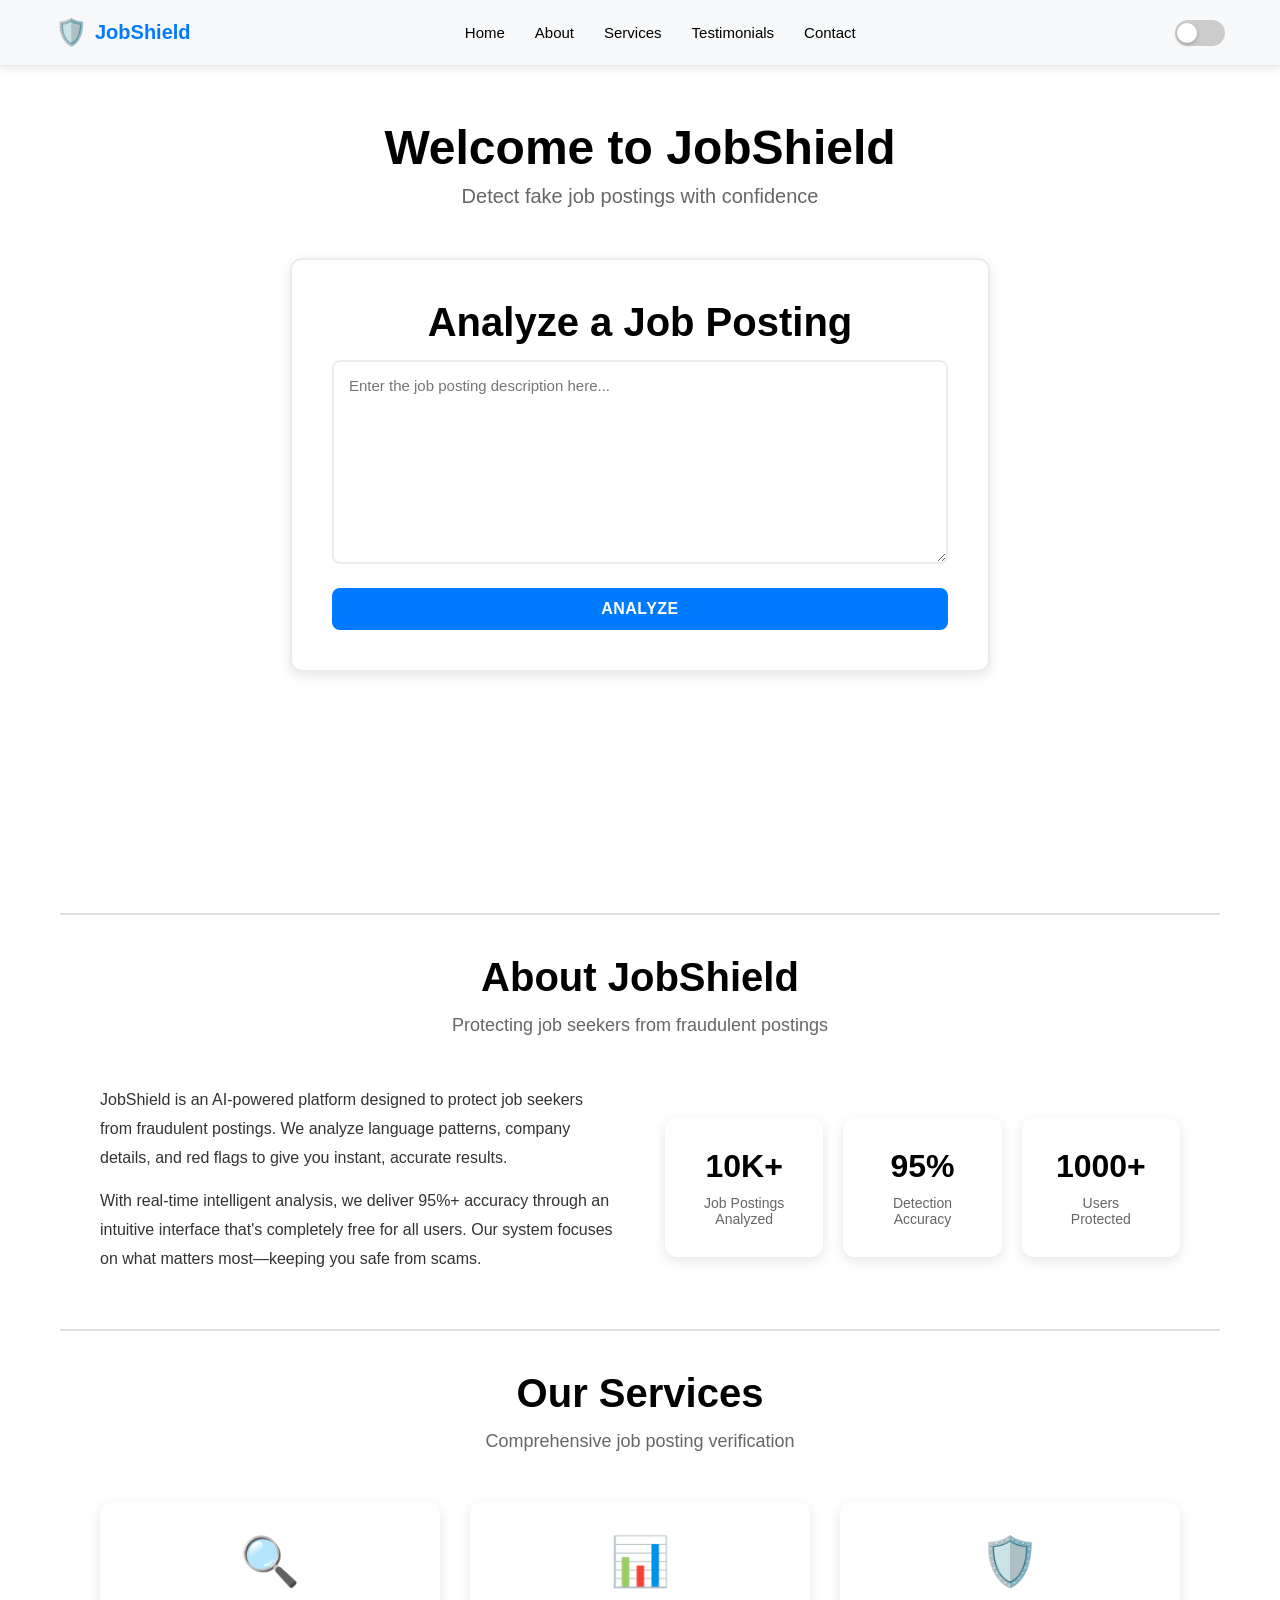
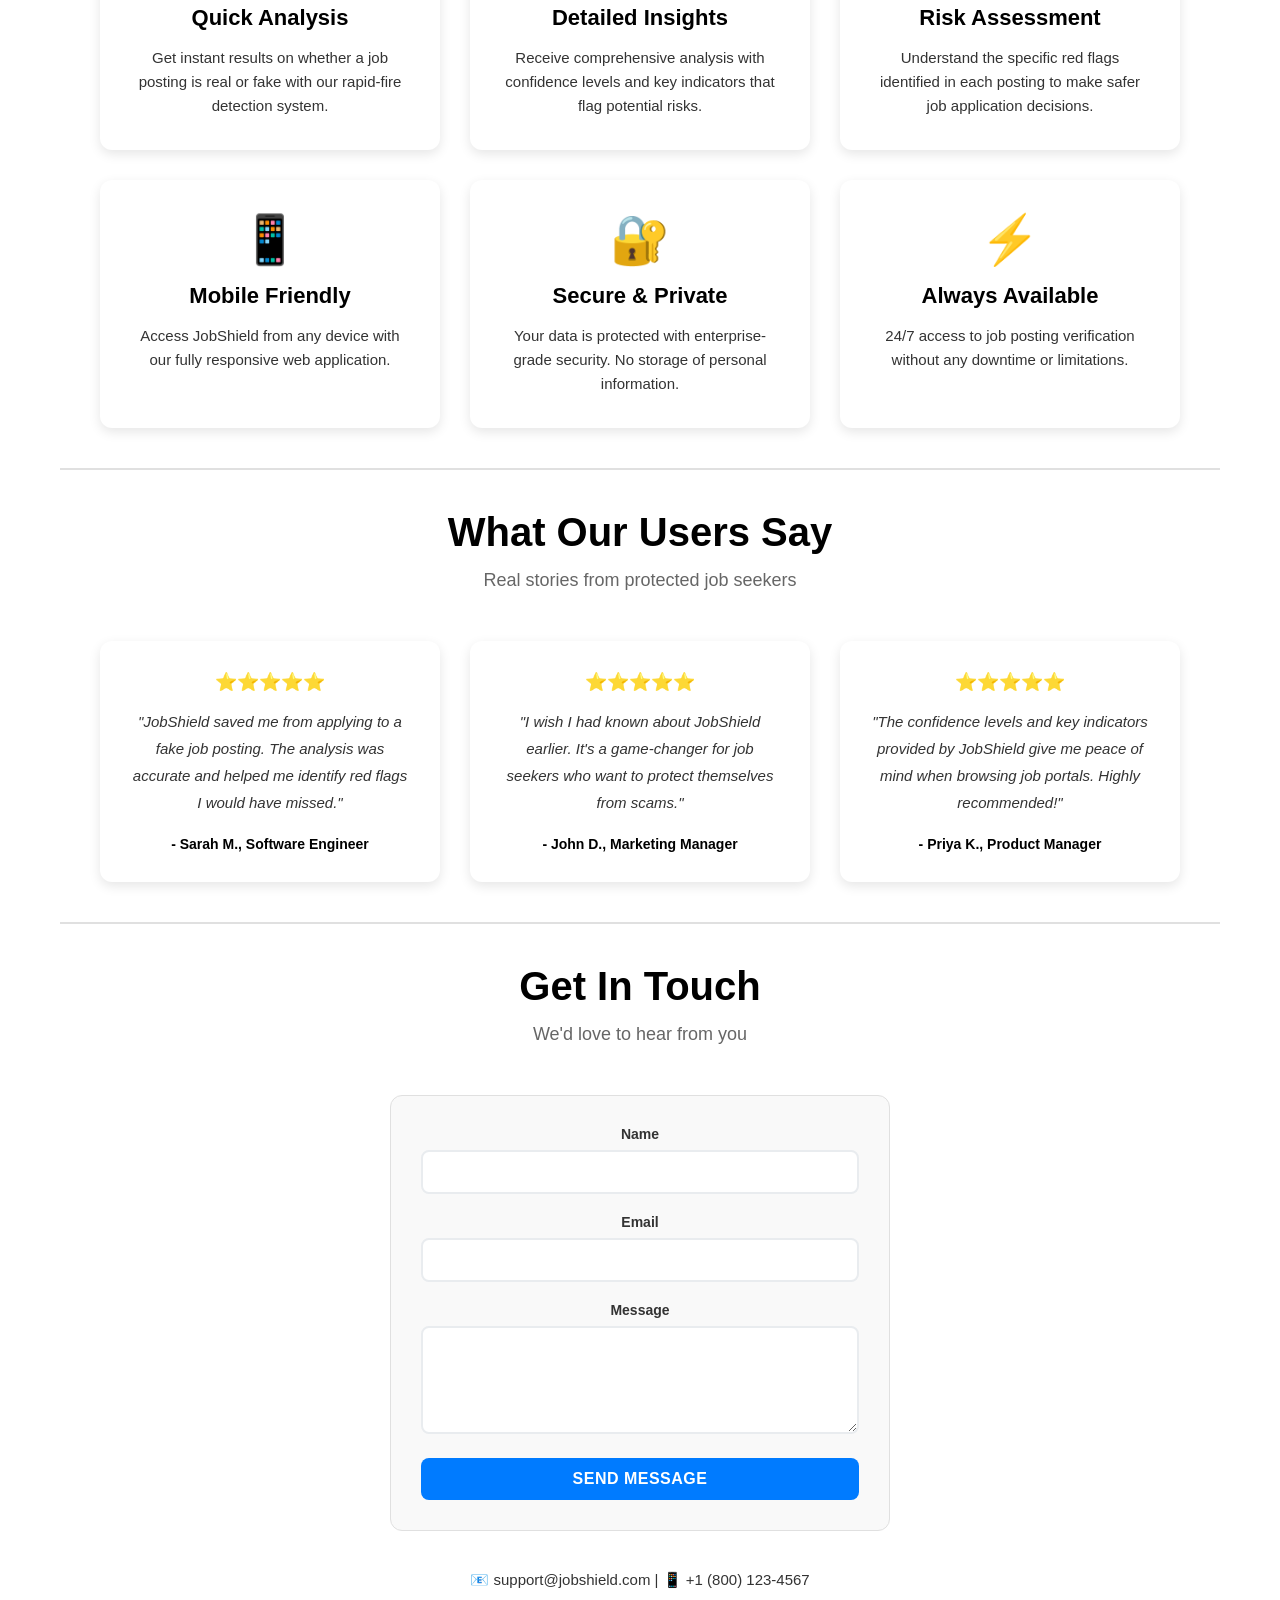
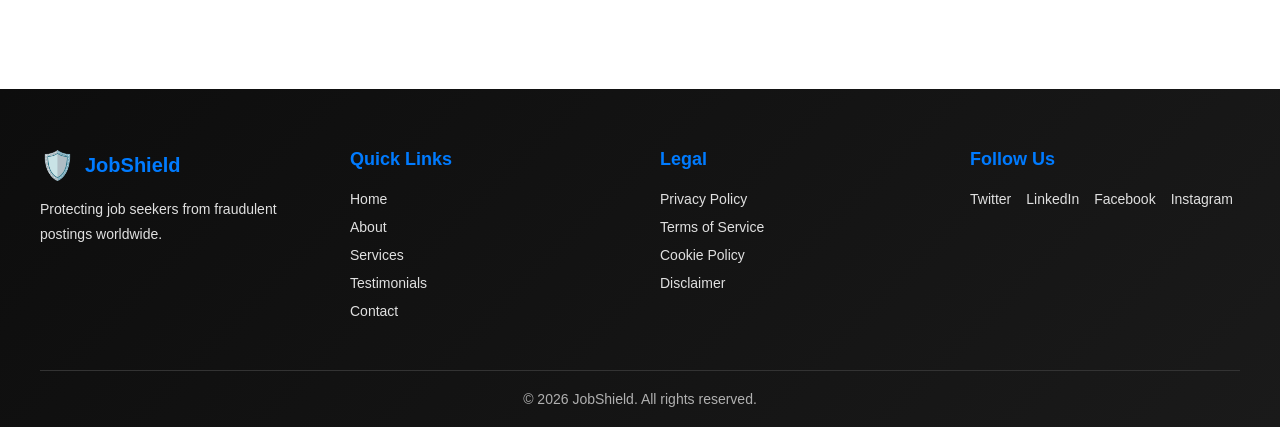
==== frontend/index.html @ 8ac58607 "added datasets,backend models and frontend files" ====
<!DOCTYPE html>
<html lang="en">
    <head>
        <meta charset="UTF-8">
        <meta name="viewport" content="width=device-width, initial-scale=1.0">
        <title>JobShield</title>
        <link rel="stylesheet" href="style.css">
    </head>
    <body>
        <!-- Navigation Bar -->
        <nav class="navbar">
            <div class="navbar-container">
                <!-- Logo -->
                <div class="navbar-logo">
                    <span class="logo-icon">🛡️</span>
                    <span class="logo-text">JobShield</span>
                </div>

                <!-- Navigation Links -->
                <ul class="nav-menu" id="nav-menu">
                    <li class="nav-item"><a href="#home" class="nav-link">Home</a></li>
                    <li class="nav-item"><a href="#about" class="nav-link">About</a></li>
                    <li class="nav-item"><a href="#services" class="nav-link">Services</a></li>
                    <li class="nav-item"><a href="#testimonials" class="nav-link">Testimonials</a></li>
                    <li class="nav-item"><a href="#contact" class="nav-link">Contact</a></li>
                    <!-- Dark Mode Toggle in Menu (Mobile Only) -->
                    <li class="nav-item nav-toggle-item">
                        <div class="dark-mode-toggle-menu">
                            <input type="checkbox" id="darkmode-checkbox-menu" class="checkbox">
                            <label for="darkmode-checkbox-menu" class="checkbox-label">
                            </label>
                        </div>
                    </li>
                </ul>

                <!-- Dark Mode Toggle -->
                <div class="dark-mode-toggle">
                    <input type="checkbox" id="darkmode-checkbox" class="checkbox">
                    <label for="darkmode-checkbox" class="checkbox-label">
                        <span class="icon light-icon">☀️</span>
                        <span class="icon dark-icon">🌙</span>
                    </label>
                </div>

                <!-- Hamburger Menu Button -->
                <div class="hamburger-menu" id="hamburger-menu">
                    <span class="hamburger-line"></span>
                    <span class="hamburger-line"></span>
                    <span class="hamburger-line"></span>
                </div>
            </div>
        </nav>

        <!-- Main Content -->
        <main class="main-content">
            <section id="home" class="section">
                <h1>Welcome to JobShield</h1>
                <p>Detect fake job postings with confidence</p>

                <!-- Input Section -->
                <div class="input-container">
                    <h2>Analyze a Job Posting</h2>
                    <form id="prediction-form" class="prediction-form">
                        <div class="form-group">
                            <textarea id="job-description" class="textarea" placeholder="Enter the job posting description here..." rows="10" required></textarea>
                        </div>
                        <button type="submit" class="btn btn-primary">Analyze</button>
                    </form>
                </div>

                <!-- Result Section (Hidden by default) -->
                <div id="result-section" class="result-section hidden">
                    <div class="result-container">
                        <h2>Analysis Result</h2>
                        
                        <div class="result-header">
                            <div class="status-badge" id="status-badge">
                                <h3 id="status-text"></h3>
                            </div>
                            <div class="probability-display">
                                <p class="probability-label">Confidence Level</p>
                                <div class="progress-bar">
                                    <div class="progress-fill" id="progress-fill"></div>
                                </div>
                                <p class="probability-value" id="probability-value">0%</p>
                            </div>
                        </div>

                        <div class="keywords-section">
                            <h3>Key Indicators</h3>
                            <div class="keywords-list" id="keywords-list">
                                <!-- Keywords will be inserted here -->
                            </div>
                        </div>

                        <button id="close-result-btn" class="btn btn-secondary">Analyze Another</button>
                    </div>
                </div>
            </section>

            <!-- About Section -->
            <section id="about" class="section about-section">
                <div class="container">
                    <h2>About JobShield</h2>
                    <p class="section-subtitle">Protecting job seekers from fraudulent postings</p>
                    <div class="about-content">
                        <div class="about-text">
                            <p>JobShield is an AI-powered platform designed to protect job seekers from fraudulent postings. We analyze language patterns, company details, and red flags to give you instant, accurate results.</p>
                            <p>With real-time intelligent analysis, we deliver 95%+ accuracy through an intuitive interface that's completely free for all users. Our system focuses on what matters most—keeping you safe from scams.</p>
                        </div>
                        <div class="about-stats">
                            <div class="stat-card">
                                <h3>10K+</h3>
                                <p>Job Postings Analyzed</p>
                            </div>
                            <div class="stat-card">
                                <h3>95%</h3>
                                <p>Detection Accuracy</p>
                            </div>
                            <div class="stat-card">
                                <h3>1000+</h3>
                                <p>Users Protected</p>
                            </div>
                        </div>
                    </div>
                </div>
            </section>

            <!-- Services Section -->
            <section id="services" class="section services-section">
                <div class="container">
                    <h2>Our Services</h2>
                    <p class="section-subtitle">Comprehensive job posting verification</p>
                    <div class="services-grid">
                        <div class="service-card">
                            <div class="service-icon">🔍</div>
                            <h3>Quick Analysis</h3>
                            <p>Get instant results on whether a job posting is real or fake with our rapid-fire detection system.</p>
                        </div>
                        <div class="service-card">
                            <div class="service-icon">📊</div>
                            <h3>Detailed Insights</h3>
                            <p>Receive comprehensive analysis with confidence levels and key indicators that flag potential risks.</p>
                        </div>
                        <div class="service-card">
                            <div class="service-icon">🛡️</div>
                            <h3>Risk Assessment</h3>
                            <p>Understand the specific red flags identified in each posting to make safer job application decisions.</p>
                        </div>
                        <div class="service-card">
                            <div class="service-icon">📱</div>
                            <h3>Mobile Friendly</h3>
                            <p>Access JobShield from any device with our fully responsive web application.</p>
                        </div>
                        <div class="service-card">
                            <div class="service-icon">🔐</div>
                            <h3>Secure & Private</h3>
                            <p>Your data is protected with enterprise-grade security. No storage of personal information.</p>
                        </div>
                        <div class="service-card">
                            <div class="service-icon">⚡</div>
                            <h3>Always Available</h3>
                            <p>24/7 access to job posting verification without any downtime or limitations.</p>
                        </div>
                    </div>
                </div>
            </section>

            <!-- Testimonials Section -->
            <section id="testimonials" class="section testimonials-section">
                <div class="container">
                    <h2>What Our Users Say</h2>
                    <p class="section-subtitle">Real stories from protected job seekers</p>
                    <div class="testimonials-grid">
                        <div class="testimonial-card">
                            <div class="stars">⭐⭐⭐⭐⭐</div>
                            <p class="testimonial-text">"JobShield saved me from applying to a fake job posting. The analysis was accurate and helped me identify red flags I would have missed."</p>
                            <p class="testimonial-author">- Sarah M., Software Engineer</p>
                        </div>
                        <div class="testimonial-card">
                            <div class="stars">⭐⭐⭐⭐⭐</div>
                            <p class="testimonial-text">"I wish I had known about JobShield earlier. It's a game-changer for job seekers who want to protect themselves from scams."</p>
                            <p class="testimonial-author">- John D., Marketing Manager</p>
                        </div>
                        <div class="testimonial-card">
                            <div class="stars">⭐⭐⭐⭐⭐</div>
                            <p class="testimonial-text">"The confidence levels and key indicators provided by JobShield give me peace of mind when browsing job portals. Highly recommended!"</p>
                            <p class="testimonial-author">- Priya K., Product Manager</p>
                        </div>
                    </div>
                </div>
            </section>

            <!-- Contact Section -->
            <section id="contact" class="section contact-section">
                <div class="container">
                    <h2>Get In Touch</h2>
                    <p class="section-subtitle">We'd love to hear from you</p>
                    <div class="contact-wrapper">
                        <form class="contact-form" id="contact-form">
                            <div class="form-group">
                                <label for="name">Name</label>
                                <input type="text" id="name" name="name" required>
                            </div>
                            <div class="form-group">
                                <label for="email">Email</label>
                                <input type="email" id="email" name="email" required>
                            </div>
                            <div class="form-group">
                                <label for="message">Message</label>
                                <textarea id="message" name="message" rows="5" required></textarea>
                            </div>
                            <button type="submit" class="btn btn-primary">Send Message</button>
                        </form>
                    </div>
                    <div class="contact-info-simple">
                        <p><strong>📧</strong> support@jobshield.com | <strong>📱</strong> +1 (800) 123-4567</p>
                    </div>
                </div>
            </section>
        </main>

        <!-- Footer -->
        <footer class="footer">
            <div class="footer-container">
                <div class="footer-content">
                    <div class="footer-section">
                        <div class="footer-logo">
                            <span class="logo-icon">🛡️</span>
                            <span class="logo-text">JobShield</span>
                        </div>
                        <p>Protecting job seekers from fraudulent postings worldwide.</p>
                    </div>
                    <div class="footer-section">
                        <h4>Quick Links</h4>
                        <ul>
                            <li><a href="#home">Home</a></li>
                            <li><a href="#about">About</a></li>
                            <li><a href="#services">Services</a></li>
                            <li><a href="#testimonials">Testimonials</a></li>
                            <li><a href="#contact">Contact</a></li>
                        </ul>
                    </div>
                    <div class="footer-section">
                        <h4>Legal</h4>
                        <ul>
                            <li><a href="#">Privacy Policy</a></li>
                            <li><a href="#">Terms of Service</a></li>
                            <li><a href="#">Cookie Policy</a></li>
                            <li><a href="#">Disclaimer</a></li>
                        </ul>
                    </div>
                    <div class="footer-section">
                        <h4>Follow Us</h4>
                        <ul class="social-links">
                            <li><a href="#">Twitter</a></li>
                            <li><a href="#">LinkedIn</a></li>
                            <li><a href="#">Facebook</a></li>
                            <li><a href="#">Instagram</a></li>
                        </ul>
                    </div>
                </div>
                <div class="footer-bottom">
                    <p>&copy; 2026 JobShield. All rights reserved.</p>
                </div>
            </div>
        </footer>
    </body>
    <script>
        // Dark Mode Toggle
        const darkModeCheckbox = document.getElementById('darkmode-checkbox');
        const darkModeCheckboxMenu = document.getElementById('darkmode-checkbox-menu');
        const hamburgerMenu = document.getElementById('hamburger-menu');
        const navMenu = document.getElementById('nav-menu');
        const navLinks = document.querySelectorAll('.nav-link');
        const body = document.body;

        // Load dark mode preference from localStorage
        const isDarkMode = localStorage.getItem('darkMode') === 'true';
        if (isDarkMode) {
            body.classList.add('dark-mode');
            darkModeCheckbox.checked = true;
            darkModeCheckboxMenu.checked = true;
        }

        // Toggle dark mode
        darkModeCheckbox.addEventListener('change', function() {
            body.classList.toggle('dark-mode');
            darkModeCheckboxMenu.checked = this.checked;
            localStorage.setItem('darkMode', body.classList.contains('dark-mode'));
        });

        // Sync menu checkbox with navbar checkbox
        darkModeCheckboxMenu.addEventListener('change', function() {
            body.classList.toggle('dark-mode');
            darkModeCheckbox.checked = this.checked;
            localStorage.setItem('darkMode', body.classList.contains('dark-mode'));
            // Close menu after toggle
            hamburgerMenu.classList.remove('active');
            navMenu.classList.remove('active');
        });

        // Hamburger Menu Toggle
        hamburgerMenu.addEventListener('click', function() {
            hamburgerMenu.classList.toggle('active');
            navMenu.classList.toggle('active');
        });

        // Close menu when a nav link is clicked
        navLinks.forEach(link => {
            link.addEventListener('click', function() {
                hamburgerMenu.classList.remove('active');
                navMenu.classList.remove('active');
            });
        });

        // Close menu when clicking outside
        document.addEventListener('click', function(event) {
            const isClickInsideNav = document.querySelector('.navbar').contains(event.target);
            if (!isClickInsideNav && navMenu.classList.contains('active')) {
                hamburgerMenu.classList.remove('active');
                navMenu.classList.remove('active');
            }
        });

        // Prediction Form Handler
        const predictionForm = document.getElementById('prediction-form');
        const jobDescriptionInput = document.getElementById('job-description');
        const resultSection = document.getElementById('result-section');
        const closeResultBtn = document.getElementById('close-result-btn');
        const statusBadge = document.getElementById('status-badge');
        const statusText = document.getElementById('status-text');
        const progressFill = document.getElementById('progress-fill');
        const probabilityValue = document.getElementById('probability-value');
        const keywordsList = document.getElementById('keywords-list');

        predictionForm.addEventListener('submit', function(e) {
            e.preventDefault();
            const jobDescription = jobDescriptionInput.value.trim();
            
            if (jobDescription.length === 0) {
                alert('Please enter a job description');
                return;
            }

            // Call prediction API or ML model
            analyzJobPosting(jobDescription);
        });

        function analyzJobPosting(description) {
    fetch('http://127.0.0.1:5000/predict', {
        method: 'POST',
        headers: {
            'Content-Type': 'application/json'
        },
        body: JSON.stringify({ description: description })
    })
    .then(response => response.json())
    .then(data => {
        displayResults({
            prediction: data.prediction,
            probability: Math.round(data.probability),
            keywords: data.keywords
        });
    })
    .catch(error => {
        console.error('Error:', error);
        alert('Server error. Make sure backend is running.');
    });
}

        function displayResults(result) {
            // Update status badge
            const isReal = result.prediction === 'REAL';
            statusBadge.className = 'status-badge ' + (isReal ? 'real' : 'fake');
            statusText.textContent = isReal ? '✓ REAL JOB' : '✗ FAKE JOB';

            // Update probability
            const probability = result.probability || 0;
            progressFill.style.width = probability + '%';
            probabilityValue.textContent = probability + '%';

            // Update keywords
            keywordsList.innerHTML = '';
            if (result.keywords && Array.isArray(result.keywords)) {
                result.keywords.forEach(keyword => {
                    const badge = document.createElement('span');
                    badge.className = 'keyword-badge ' + keyword.type;
                    badge.textContent = '• ' + keyword.word;
                    keywordsList.appendChild(badge);
                });
            }

            // Show result section
            resultSection.classList.remove('hidden');
            resultSection.scrollIntoView({ behavior: 'smooth', block: 'nearest' });
        }

        // Close result and reset form
        closeResultBtn.addEventListener('click', function() {
            resultSection.classList.add('hidden');
            jobDescriptionInput.value = '';
            jobDescriptionInput.focus();
        });
    </script>
</html>
---- frontend/style.css ----
* {
    margin: 0;
    padding: 0;
    box-sizing: border-box;
}

:root {
    --primary-color: #007bff;
    --secondary-color: #6c757d;
    --light-bg: #ffffff;
    --light-text: #000000;
    --light-navbar-bg: #f8f9fa;
    --light-border: #e9ecef;
    
    --dark-bg: #0f0f0f;
    --dark-text: #e8e8e8;
    --dark-navbar-bg: #1a1a1a;
    --dark-border: #2a2a2a;
    --dark-heading: #f0f0f0;
    --dark-accent: #64b5f6;
}

body {
    font-family: 'Segoe UI', Tahoma, Geneva, Verdana, sans-serif;
    background-color: var(--light-bg);
    color: var(--light-text);
    transition: background-color 0.3s ease, color 0.3s ease;
    padding-top: 70px;
}

body.dark-mode {
    background-color: var(--dark-bg);
    color: var(--dark-text);
}

/* Navbar Styles */
.navbar {
    position: fixed;
    top: 0;
    width: 100%;
    background-color: var(--light-navbar-bg);
    border-bottom: 1px solid var(--light-border);
    z-index: 1000;
    transition: background-color 0.3s ease, border-color 0.3s ease;
    box-shadow: 0 2px 8px rgba(0, 0, 0, 0.1);
}

body.dark-mode .navbar {
    background-color: var(--dark-navbar-bg);
    border-bottom: 1px solid var(--dark-border);
    box-shadow: 0 2px 8px rgba(0, 0, 0, 0.3);
}

.navbar-container {
    max-width: 1200px;
    margin: 0 auto;
    padding: 0 15px;
    display: flex;
    justify-content: space-between;
    align-items: center;
    height: 65px;
    gap: 10px;
}

/* Logo Styles */
.navbar-logo {
    display: flex;
    align-items: center;
    gap: 8px;
    font-size: 20px;
    font-weight: bold;
    color: var(--primary-color);
    cursor: pointer;
    transition: transform 0.2s ease;
    white-space: nowrap;
    flex-shrink: 0;
}

.navbar-logo:hover {
    transform: scale(1.05);
}

.logo-icon {
    font-size: 26px;
}

.logo-text {
    font-size: 20px;
}

/* Navigation Menu Styles */
.nav-menu {
    display: flex;
    list-style: none;
    gap: 30px;
    flex: 1;
    justify-content: center;
}

.nav-item {
    position: relative;
}

.nav-link {
    text-decoration: none;
    color: var(--light-text);
    font-weight: 500;
    font-size: 15px;
    transition: color 0.3s ease;
    padding-bottom: 5px;
    border-bottom: 2px solid transparent;
}

body.dark-mode .nav-link {
    color: var(--dark-text);
}

.nav-link:hover {
    color: var(--primary-color);
    border-bottom: 2px solid var(--primary-color);
}

/* Dark Mode Toggle Styles */
.dark-mode-toggle {
    display: flex;
    align-items: center;
    margin-left: 15px;
}

.dark-mode-toggle-menu {
    display: none;
    align-items: center;
    width: 100%;
    padding: 12px 20px;
}

.checkbox {
    display: none;
}

.checkbox-label {
    width: 50px;
    height: 26px;
    display: flex;
    align-items: center;
    justify-content: flex-start;
    border-radius: 20px;
    background-color: #ccc;
    cursor: pointer;
    transition: all 0.35s ease;
    position: relative;
    padding: 2px;
    border: none;
}

body.dark-mode .checkbox-label {
    background-color: #555;
}

.checkbox-label:hover {
    transform: scale(1.05);
}

.checkbox-label .icon {
    display: none;
}

.checkbox-label::after {
    content: '';
    width: 20px;
    height: 20px;
    background-color: white;
    border-radius: 50%;
    position: absolute;
    left: 2px;
    transition: left 0.35s ease;
    box-shadow: 0 2px 4px rgba(0, 0, 0, 0.2);
    z-index: 10;
}

.checkbox:checked ~ .checkbox-label {
    background-color: #555;
}

.checkbox:checked ~ .checkbox-label::after {
    left: 26px;
}

/* Responsive Dark Mode Toggle */
@media (max-width: 768px) {
    .dark-mode-toggle {
        margin-left: 8px;
        flex-shrink: 0;
    }

    .checkbox-label {
        width: 46px;
        height: 24px;
        padding: 2px;
    }

    .checkbox-label::after {
        width: 18px;
        height: 18px;
    }

    .checkbox:checked ~ .checkbox-label::after {
        left: 22px;
    }
}

@media (max-width: 480px) {
    .dark-mode-toggle {
        margin-left: 6px;
        flex-shrink: 0;
    }

    .checkbox-label {
        width: 44px;
        height: 22px;
        padding: 2px;
    }

    .checkbox-label::after {
        width: 16px;
        height: 16px;
    }

    .checkbox:checked ~ .checkbox-label::after {
        left: 21px;
    }
}

/* Hamburger Menu Styles */
.hamburger-menu {
    display: none;
    flex-direction: column;
    cursor: pointer;
    gap: 5px;
    margin-left: auto;
    flex-shrink: 0;
    padding: 5px;
}

.hamburger-line {
    width: 24px;
    height: 2.5px;
    background-color: var(--light-text);
    border-radius: 2px;
    transition: all 0.3s ease;
}

body.dark-mode .hamburger-line {
    background-color: var(--dark-text);
}

.hamburger-menu.active .hamburger-line:nth-child(1) {
    transform: rotate(45deg) translate(10px, 10px);
}

.hamburger-menu.active .hamburger-line:nth-child(2) {
    opacity: 0;
}

.hamburger-menu.active .hamburger-line:nth-child(3) {
    transform: rotate(-45deg) translate(7px, -7px);
}

/* Responsive Navbar */
@media (max-width: 768px) {
    body {
        padding-top: 65px;
    }

    .navbar-container {
        height: 65px;
        padding: 0 12px;
    }

    .dark-mode-toggle {
        display: none;
    }

    .dark-mode-toggle-menu {
        display: flex;
        justify-content: flex-start;
        padding: 15px 20px;
    }

    .dark-mode-toggle-menu .checkbox-label {
        width: 65px;
        height: 28px;
    }

    .dark-mode-toggle-menu .checkbox-label::after {
        width: 22px;
        height: 22px;
    }

    .dark-mode-toggle-menu .checkbox:checked ~ .checkbox-label::after {
        left: 35px;
    }

    .nav-toggle-item {
        border-top: 1px solid var(--light-border);
        padding: 0;
    }

    body.dark-mode .nav-toggle-item {
        border-top: 1px solid var(--dark-border);
    }

    .nav-menu {
        position: fixed;
        left: -100%;
        top: 65px;
        flex-direction: column;
        background-color: var(--light-navbar-bg);
        width: 100%;
        text-align: left;
        transition: left 0.3s ease;
        box-shadow: 0 10px 27px rgba(0, 0, 0, 0.1);
        padding: 15px 0;
        gap: 0;
        z-index: 999;
        max-height: calc(100vh - 65px);
        overflow-y: auto;
    }

    body.dark-mode .nav-menu {
        background-color: var(--dark-navbar-bg);
        box-shadow: 0 10px 27px rgba(0, 0, 0, 0.4);
    }

    .nav-menu.active {
        left: 0;
    }

    .nav-item {
        padding: 0;
    }

    .nav-link {
        font-size: 16px;
        padding: 12px 20px;
        border-bottom: none;
        display: block;
    }

    .nav-link:hover {
        border-bottom: none;
        color: var(--primary-color);
        background-color: var(--light-border);
    }

    body.dark-mode .nav-link:hover {
        background-color: var(--dark-border);
    }

    .hamburger-menu {
        display: flex;
    }

    .logo-text {
        font-size: 18px;
    }

    .logo-icon {
        font-size: 24px;
    }
}

@media (max-width: 480px) {
    body {
        padding-top: 60px;
    }

    .navbar-container {
        height: 60px;
        padding: 0 10px;
        gap: 8px;
    }

    .navbar-logo {
        gap: 6px;
    }

    .logo-text {
        font-size: 16px;
    }

    .logo-icon {
        font-size: 22px;
    }

    .dark-mode-toggle {
        margin-left: 5px;
    }

    .checkbox-label {
        width: 42px;
        height: 22px;
    }

    .checkbox-label::after {
        width: 16px;
        height: 16px;
    }

    .dark-mode-toggle-menu {
        padding: 12px 20px;
    }

    .dark-mode-toggle-menu .checkbox-label {
        width: 65px;
        height: 28px;
    }

    .dark-mode-toggle-menu .checkbox-label::after {
        width: 22px;
        height: 22px;
    }

    .dark-mode-toggle-menu .checkbox:checked ~ .checkbox-label::after {
        left: 35px;
    }

    .hamburger-line {
        width: 20px;
        height: 2px;
        gap: 4px;
    }

    .nav-menu {
        top: 60px;
    }

    .nav-link {
        font-size: 15px;
        padding: 10px 16px;
    }
}

/* Main Content */
.main-content {
    max-width: 1200px;
    margin: 0 auto;
    padding: 10px 20px;
}

.section {
    min-height: calc(100vh - 65px);
    display: flex;
    flex-direction: column;
    justify-content: flex-start;
    align-items: center;
    text-align: center;
    padding-top: 40px;
    scroll-margin-top: 75px;
}

#home {
    border-bottom: 2px solid #e0e0e0;
}

body.dark-mode #home {
    border-bottom: 2px solid #333333;
}

.section h1 {
    font-size: 48px;
    margin-bottom: 10px;
    color: #000000;
}

body.dark-mode .section h1 {
    color: var(--dark-heading);
}

.section > p {
    font-size: 20px;
    color: #666666;
    margin-bottom: 20px;
}

body.dark-mode .section > p {
    color: #d0d0d0;
}

/* Input Container */
.input-container {
    width: 100%;
    max-width: 700px;
    margin: 30px 0;
    background-color: var(--light-bg);
    border: 2px solid var(--light-border);
    border-radius: 12px;
    padding: 40px;
    box-shadow: 0 4px 12px rgba(0, 0, 0, 0.1);
    transition: all 0.3s ease;
}

body.dark-mode .input-container {
    background-color: #2a2a2a;
    border-color: var(--dark-border);
    box-shadow: 0 4px 12px rgba(0, 0, 0, 0.3);
}

.input-container h2 {
    font-size: 28px;
    margin-bottom: 25px;
    color: #000000;
}

body.dark-mode .input-container h2 {
    color: var(--dark-heading);
}

/* Form Styles */
.prediction-form {
    text-align: left;
}

.form-group {
    margin-bottom: 20px;
}


.form-group label {
    color: #000000;
}

body.dark-mode .form-group label {
    color: #d0d0d0;
}

.textarea {
    width: 100%;
    padding: 15px;
    border: 2px solid var(--light-border);
    border-radius: 8px;
    font-family: 'Segoe UI', Tahoma, Geneva, Verdana, sans-serif;
    font-size: 15px;
    resize: vertical;
    background-color: var(--light-bg);
    color: var(--light-text);
    transition: border-color 0.3s ease;
}

body.dark-mode .textarea {
    background-color: #333333;
    color: var(--dark-text);
    border-color: var(--dark-border);
}

.textarea:focus {
    outline: none;
    border-color: var(--primary-color);
    box-shadow: 0 0 8px rgba(0, 123, 255, 0.3);
}

/* Button Styles */
.btn {
    padding: 12px 30px;
    border: none;
    border-radius: 8px;
    font-size: 16px;
    font-weight: 600;
    cursor: pointer;
    transition: all 0.3s ease;
    text-transform: uppercase;
    letter-spacing: 0.5px;
}

.btn-primary {
    background-color: var(--primary-color);
    color: white;
    width: 100%;
}

.btn-primary:hover {
    background-color: #0056b3;
    transform: translateY(-2px);
    box-shadow: 0 6px 12px rgba(0, 123, 255, 0.3);
}

.btn-primary:active {
    transform: translateY(0);
}

.btn-secondary {
    background-color: var(--secondary-color);
    color: white;
}

.btn-secondary:hover {
    background-color: #5a6268;
    transform: translateY(-2px);
}

/* Result Section */
.result-section {
    width: 100%;
    max-width: 700px;
    margin: 30px 0;
    animation: slideIn 0.4s ease;
}

.result-section.hidden {
    display: none;
}

@keyframes slideIn {
    from {
        opacity: 0;
        transform: translateY(20px);
    }
    to {
        opacity: 1;
        transform: translateY(0);
    }
}

.result-container {
    background-color: var(--light-bg);
    border: 2px solid var(--light-border);
    border-radius: 12px;
    padding: 40px;
    box-shadow: 0 4px 12px rgba(0, 0, 0, 0.1);
}

body.dark-mode .result-container {
    background-color: #2a2a2a;
    border-color: var(--dark-border);
    box-shadow: 0 4px 12px rgba(0, 0, 0, 0.3);
}

.result-container h2 {
    font-size: 28px;
    margin-bottom: 30px;
    color: #000000;
}

body.dark-mode .result-container h2 {
    color: var(--dark-heading);
}

.result-header {
    display: flex;
    gap: 30px;
    margin-bottom: 30px;
    flex-wrap: wrap;
}

.status-badge {
    flex: 1;
    min-width: 150px;
    padding: 25px;
    border-radius: 12px;
    text-align: center;
    font-weight: bold;
}

.status-badge.real {
    background: linear-gradient(135deg, #28a745, #20c997);
    color: white;
}

.status-badge.fake {
    background: linear-gradient(135deg, #dc3545, #fd7e14);
    color: white;
}

.status-badge h3 {
    font-size: 24px;
    margin: 0;
}

.probability-display {
    flex: 1;
    min-width: 200px;
}

.probability-label {
    font-size: 14px;
    font-weight: 600;
    color: #666666;
    margin-bottom: 10px;
}

body.dark-mode .probability-label {
    color: #c0c0c0;
}

.progress-bar {
    width: 100%;
    height: 25px;
    background-color: var(--light-border);
    border-radius: 12px;
    overflow: hidden;
    margin-bottom: 10px;
}

body.dark-mode .progress-bar {
    background-color: var(--dark-border);
}

.progress-fill {
    height: 100%;
    background: linear-gradient(90deg, var(--primary-color), #0056b3);
    width: 0%;
    transition: width 0.6s ease;
    border-radius: 12px;
}

.probability-value {
    font-size: 18px;
    font-weight: bold;
    color: var(--primary-color);
    text-align: right;
}

/* Keywords Section */
.keywords-section {
    margin-bottom: 30px;
    text-align: left;
}

.keywords-section h3 {
    font-size: 18px;
    margin-bottom: 15px;
    color: #333333;
}

body.dark-mode .keywords-section h3 {
    color: var(--dark-heading);
}

.keywords-list {
    display: flex;
    flex-wrap: wrap;
    gap: 10px;
}

.keyword-badge {
    display: inline-block;
    padding: 8px 15px;
    border-radius: 20px;
    font-size: 13px;
    font-weight: 600;
    background-color: var(--light-border);
    color: var(--light-text);
    transition: all 0.3s ease;
}

body.dark-mode .keyword-badge {
    background-color: var(--dark-border);
    color: var(--dark-text);
}

.keyword-badge.real {
    background-color: #d4edda;
    color: #155724;
}

body.dark-mode .keyword-badge.real {
    background-color: #1e4620;
    color: #a8d5a8;
}

.keyword-badge.fake {
    background-color: #f8d7da;
    color: #721c24;
}

body.dark-mode .keyword-badge.fake {
    background-color: #4a1a1f;
    color: #f5a5a5;
}

.keyword-badge:hover {
    transform: scale(1.05);
}

.result-container .btn-secondary {
    width: 100%;
    margin-top: 20px;
}

/* Dark Mode Script Handler */
.checkbox:checked ~ .checkbox-label {
    background-color: var(--primary-color);
}

/* Responsive Design */
@media (max-width: 768px) {
    .navbar-container {
        padding: 0 15px;
    }

    .nav-menu {
        gap: 15px;
        font-size: 13px;
    }

    .navbar-logo {
        font-size: 18px;
        gap: 8px;
    }

    .logo-icon {
        font-size: 22px;
    }

    .logo-text {
        font-size: 18px;
    }

    .section h1 {
        font-size: 32px;
    }

    .section p {
        font-size: 16px;
    }
}

@media (max-width: 480px) {
    .navbar-container {
        height: 60px;
    }

    .nav-menu {
        gap: 10px;
        font-size: 12px;
    }

    .nav-link {
        padding-bottom: 3px;
    }

    .navbar-logo {
        font-size: 14px;
    }

    .logo-icon {
        font-size: 18px;
    }

    .logo-text {
        font-size: 14px;
    }

    .checkbox-label {
        width: 35px;
        height: 35px;
        font-size: 16px;
    }

    .section h1 {
        font-size: 24px;
    }

    .section p {
        font-size: 14px;
    }

    body {
        padding-top: 60px;
    }
}

/* Container Styles */
.container {
    max-width: 1200px;
    margin: 0 auto;
    padding: 0 20px;
    width: 100%;
}

/* Common Section Styles */
.section h2 {
    font-size: 40px;
    margin-bottom: 15px;
    color: #000000;
}

body.dark-mode .section h2 {
    color: var(--dark-heading);
}

.section-subtitle {
    font-size: 18px;
    color: #666666;
    margin-bottom: 40px;
}

body.dark-mode .section-subtitle {
    color: #c0c0c0;
}

/* About Section */
.about-section {
    background: #ffffff;
    min-height: auto;
    padding: 40px 20px;
    border-bottom: 2px solid #e0e0e0;
}

body.dark-mode .about-section {
    background: #1a1a1a;
    border-bottom: 2px solid #333333;
}

.about-content {
    display: grid;
    grid-template-columns: 1fr 1fr;
    gap: 50px;
    align-items: center;
    margin-top: 50px;
}

.about-text {
    text-align: left;
}

.about-text p {
    font-size: 16px;
    line-height: 1.8;
    margin-bottom: 15px;
    color: #333333;
}

body.dark-mode .about-text p {
    color: #d0d0d0;
}

.about-list {
    list-style: none;
    margin-top: 25px;
}

.about-list {
    display: none;
}

.about-stats {
    display: grid;
    grid-template-columns: 1fr 1fr 1fr;
    gap: 20px;
}

.stat-card {
    background: white;
    padding: 30px;
    border-radius: 12px;
    box-shadow: 0 4px 12px rgba(0, 0, 0, 0.1);
    transition: all 0.3s ease;
}

body.dark-mode .stat-card {
    background-color: #333333;
    box-shadow: 0 4px 12px rgba(0, 0, 0, 0.3);
}

.stat-card:hover {
    transform: translateY(-10px);
    box-shadow: 0 8px 20px rgba(0, 123, 255, 0.2);
}

.stat-card h3 {
    font-size: 32px;
    color: #000000;
    margin-bottom: 10px;
}

body.dark-mode .stat-card h3 {
    color: var(--dark-heading);
}

.stat-card p {
    font-size: 14px;
    color: #666666;
}

body.dark-mode .stat-card p {
    color: #d0d0d0;
}

/* Services Section */
.services-section {
    background: #ffffff;
    min-height: auto;
    padding: 40px 20px;
    border-bottom: 2px solid #e0e0e0;
}

body.dark-mode .services-section {
    background-color: #1a1a1a;
    border-bottom: 2px solid #333333;
}

.services-grid {
    display: grid;
    grid-template-columns: repeat(auto-fit, minmax(300px, 1fr));
    gap: 30px;
    margin-top: 50px;
}

.service-card {
    background: var(--light-bg);
    padding: 30px;
    border-radius: 12px;
    text-align: center;
    box-shadow: 0 4px 12px rgba(0, 0, 0, 0.1);
    transition: all 0.3s ease;
    border: 2px solid transparent;
}

body.dark-mode .service-card {
    background-color: #2a2a2a;
    box-shadow: 0 4px 12px rgba(0, 0, 0, 0.3);
}

.service-card:hover {
    transform: translateY(-10px);
    border-color: var(--primary-color);
    box-shadow: 0 8px 20px rgba(0, 123, 255, 0.2);
}

.service-icon {
    font-size: 48px;
    margin-bottom: 15px;
}

.service-card h3 {
    font-size: 22px;
    margin-bottom: 15px;
    color: #000000;
}

.service-card p {
    font-size: 15px;
    line-height: 1.6;
    color: #333333;
}

body.dark-mode .service-card p {
    color: #e0e0e0;
}

/* Testimonials Section */
.testimonials-section {
    background: #ffffff;
    min-height: auto;
    padding: 40px 20px;
    border-bottom: 2px solid #e0e0e0;
}

body.dark-mode .testimonials-section {
    background: #1a1a1a;
    border-bottom: 2px solid #333333;
}

.testimonials-grid {
    display: grid;
    grid-template-columns: repeat(auto-fit, minmax(300px, 1fr));
    gap: 30px;
    margin-top: 50px;
}

.testimonial-card {
    background: white;
    padding: 30px;
    border-radius: 12px;
    box-shadow: 0 4px 12px rgba(0, 0, 0, 0.1);
    transition: all 0.3s ease;
}

body.dark-mode .testimonial-card {
    background-color: #2a2a2a;
    box-shadow: 0 4px 12px rgba(0, 0, 0, 0.3);
}

.testimonial-card:hover {
    transform: translateY(-10px);
    box-shadow: 0 8px 20px rgba(0, 0, 0, 0.15);
}

.stars {
    font-size: 18px;
    margin-bottom: 15px;
}

.testimonial-text {
    font-size: 15px;
    line-height: 1.8;
    margin-bottom: 20px;
    color: #333333;
    font-style: italic;
}

body.dark-mode .testimonial-text {
    color: #e0e0e0;
}

.testimonial-author {
    font-size: 14px;
    font-weight: 600;
    color: #000000;
}

/* Contact Section */
.contact-section {
    background: #ffffff;
    min-height: auto;
    padding: 40px 20px;
}

body.dark-mode .contact-section {
    background-color: #1a1a1a;
}

.contact-wrapper {
    max-width: 500px;
    margin: 50px auto 40px;
}

.contact-content {
    display: grid;
    grid-template-columns: 1fr 1fr;
    gap: 50px;
    margin-top: 50px;
}

.contact-form {
    background: #f9f9f9;
    padding: 30px;
    border-radius: 12px;
    border: 1px solid #e0e0e0;
}

body.dark-mode .contact-form {
    background-color: #2a2a2a;
    border: 1px solid #333333;
}

.contact-form .form-group {
    margin-bottom: 20px;
}

.contact-form label {
    display: block;
    margin-bottom: 8px;
    font-weight: 600;
    color: #333333;
    font-size: 14px;
}

body.dark-mode .contact-form label {
    color: #e0e0e0;
}

.contact-form input,
.contact-form textarea {
    width: 100%;
    padding: 12px;
    border: 2px solid var(--light-border);
    border-radius: 8px;
    font-family: 'Segoe UI', Tahoma, Geneva, Verdana, sans-serif;
    font-size: 14px;
    background-color: white;
    color: var(--light-text);
    transition: all 0.3s ease;
}

body.dark-mode .contact-form input,
body.dark-mode .contact-form textarea {
    background-color: #333333;
    color: var(--dark-text);
    border-color: var(--dark-border);
}

.contact-form input:focus,
.contact-form textarea:focus {
    outline: none;
    border-color: var(--primary-color);
    box-shadow: 0 0 8px rgba(0, 123, 255, 0.3);
}

.contact-info {
    display: grid;
    grid-template-columns: 1fr 1fr;
    gap: 30px;
}

.info-item {
    text-align: left;
}

.contact-info-simple {
    text-align: center;
    margin-top: 30px;
    font-size: 15px;
    color: #333333;
}

body.dark-mode .contact-info-simple {
    color: #e0e0e0;
}

.info-item h3 {
    font-size: 18px;
    color: #000000;
    margin-bottom: 10px;
}

.info-item p {
    font-size: 15px;
    line-height: 1.6;
    color: #333333;
}

body.dark-mode .info-item p {
    color: #e0e0e0;
}

/* Footer */
.footer {
    background: linear-gradient(135deg, #0d0d0d 0%, #1a1a1a 100%);
    color: white;
    padding: 60px 20px 20px;
    margin-top: 50px;
}

.footer-container {
    max-width: 1200px;
    margin: 0 auto;
}

.footer-content {
    display: grid;
    grid-template-columns: repeat(auto-fit, minmax(250px, 1fr));
    gap: 40px;
    margin-bottom: 40px;
}

.footer-section h4 {
    font-size: 18px;
    margin-bottom: 20px;
    color: var(--primary-color);
}

.footer-section p {
    font-size: 14px;
    line-height: 1.8;
    color: #e0e0e0;
}

.footer-section ul {
    list-style: none;
}

.footer-section ul li {
    margin-bottom: 10px;
}

.footer-section ul li a {
    color: #e0e0e0;
    text-decoration: none;
    font-size: 14px;
    transition: color 0.3s ease;
}

.footer-section ul li a:hover {
    color: var(--primary-color);
}

.footer-logo {
    display: flex;
    align-items: center;
    gap: 10px;
    font-size: 22px;
    font-weight: bold;
    color: var(--primary-color);
    margin-bottom: 15px;
}

.footer-logo .logo-icon {
    font-size: 28px;
}

.footer-logo .logo-text {
    font-size: 20px;
}

.social-links {
    display: flex;
    gap: 15px;
}

.footer-bottom {
    border-top: 1px solid #333333;
    padding-top: 20px;
    text-align: center;
    color: #b0b0b0;
    font-size: 14px;
}

/* Responsive Design for New Sections */
@media (max-width: 768px) {
    .about-content {
        grid-template-columns: 1fr;
        gap: 30px;
    }

    .about-stats {
        grid-template-columns: 1fr;
    }

    .contact-content {
        grid-template-columns: 1fr;
    }

    .contact-info {
        grid-template-columns: 1fr;
    }

    .footer-content {
        grid-template-columns: 1fr;
        gap: 30px;
    }

    .about-section,
    .services-section,
    .testimonials-section,
    .contact-section {
        padding: 60px 20px;
    }

    .section h2 {
        font-size: 32px;
    }

    .section-subtitle {
        font-size: 16px;
    }
}

@media (max-width: 480px) {
    .services-grid {
        grid-template-columns: 1fr;
    }

    .testimonials-grid {
        grid-template-columns: 1fr;
    }

    .about-section,
    .services-section,
    .testimonials-section,
    .contact-section {
        padding: 40px 15px;
    }

    .section h2 {
        font-size: 24px;
    }

    .contact-form {
        padding: 20px;
    }

    .info-item {
        text-align: center;
    }

    .social-links {
        justify-content: center;
    }
}
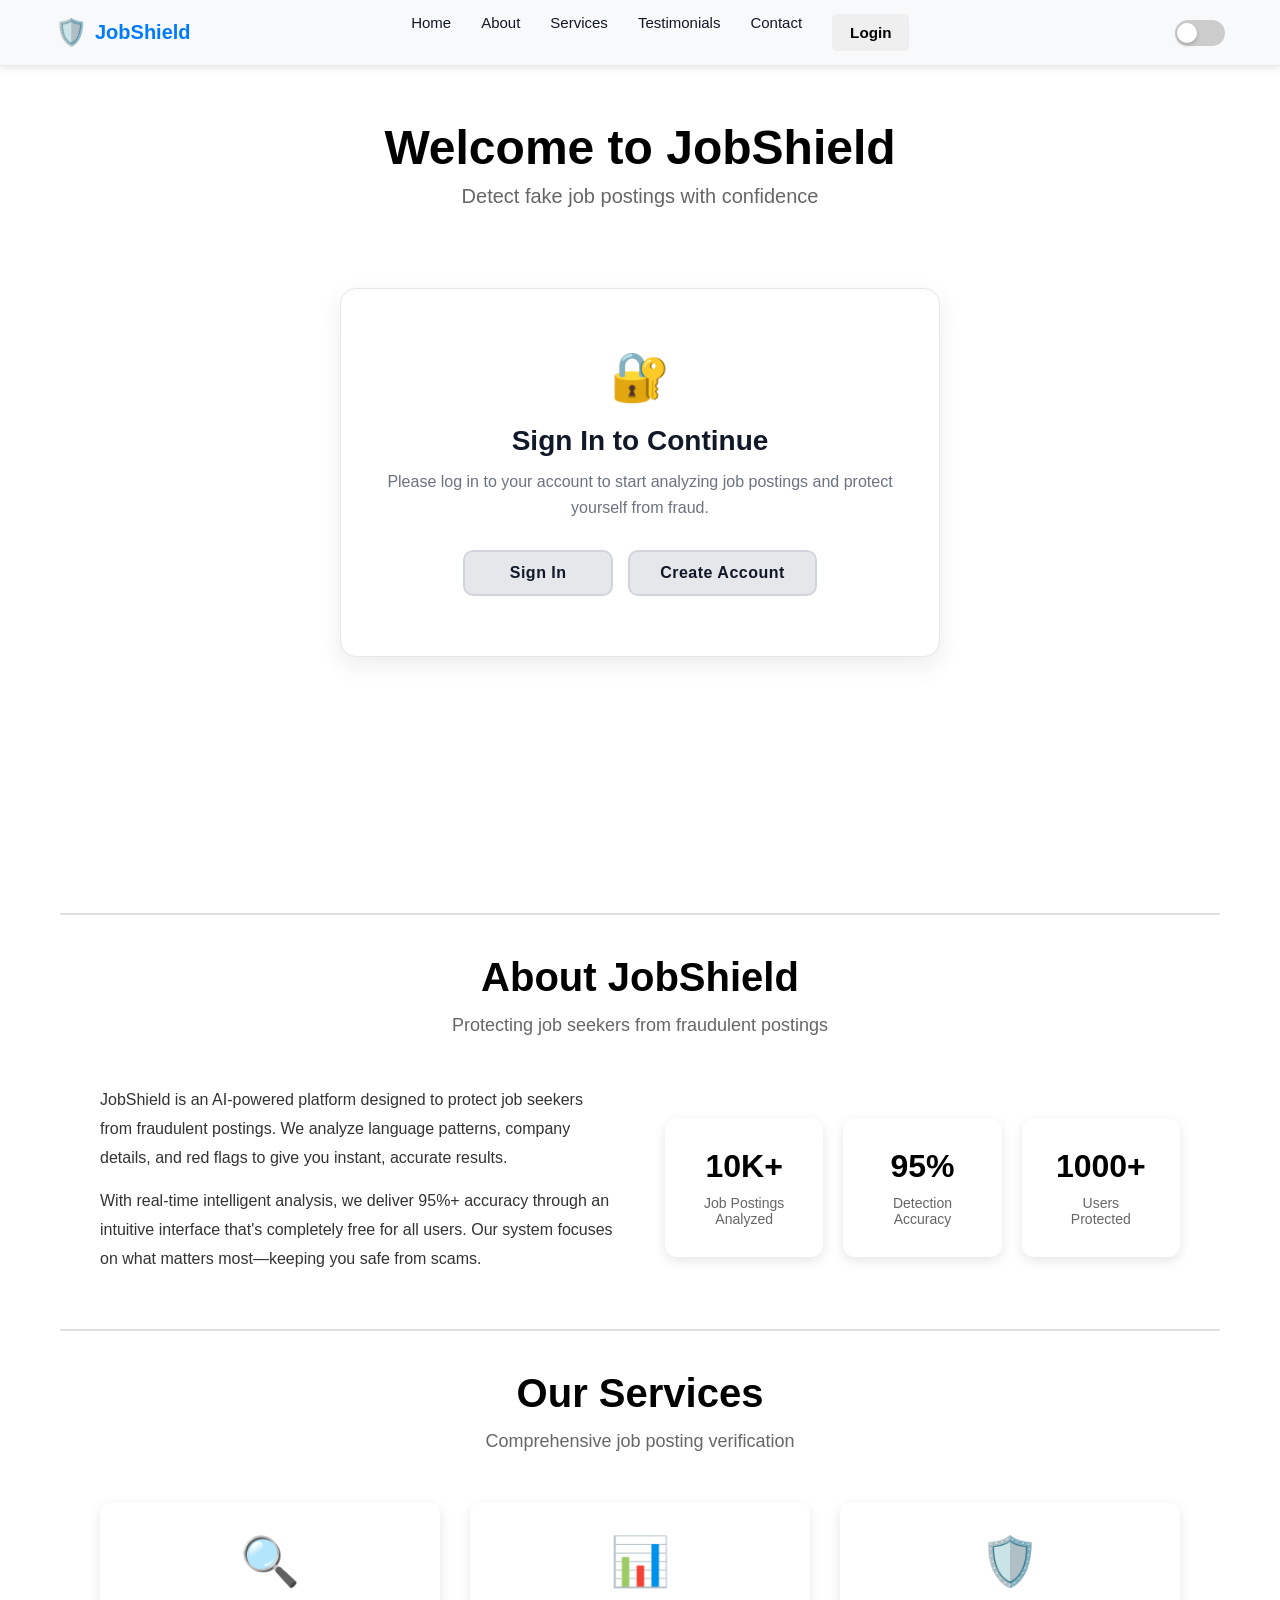
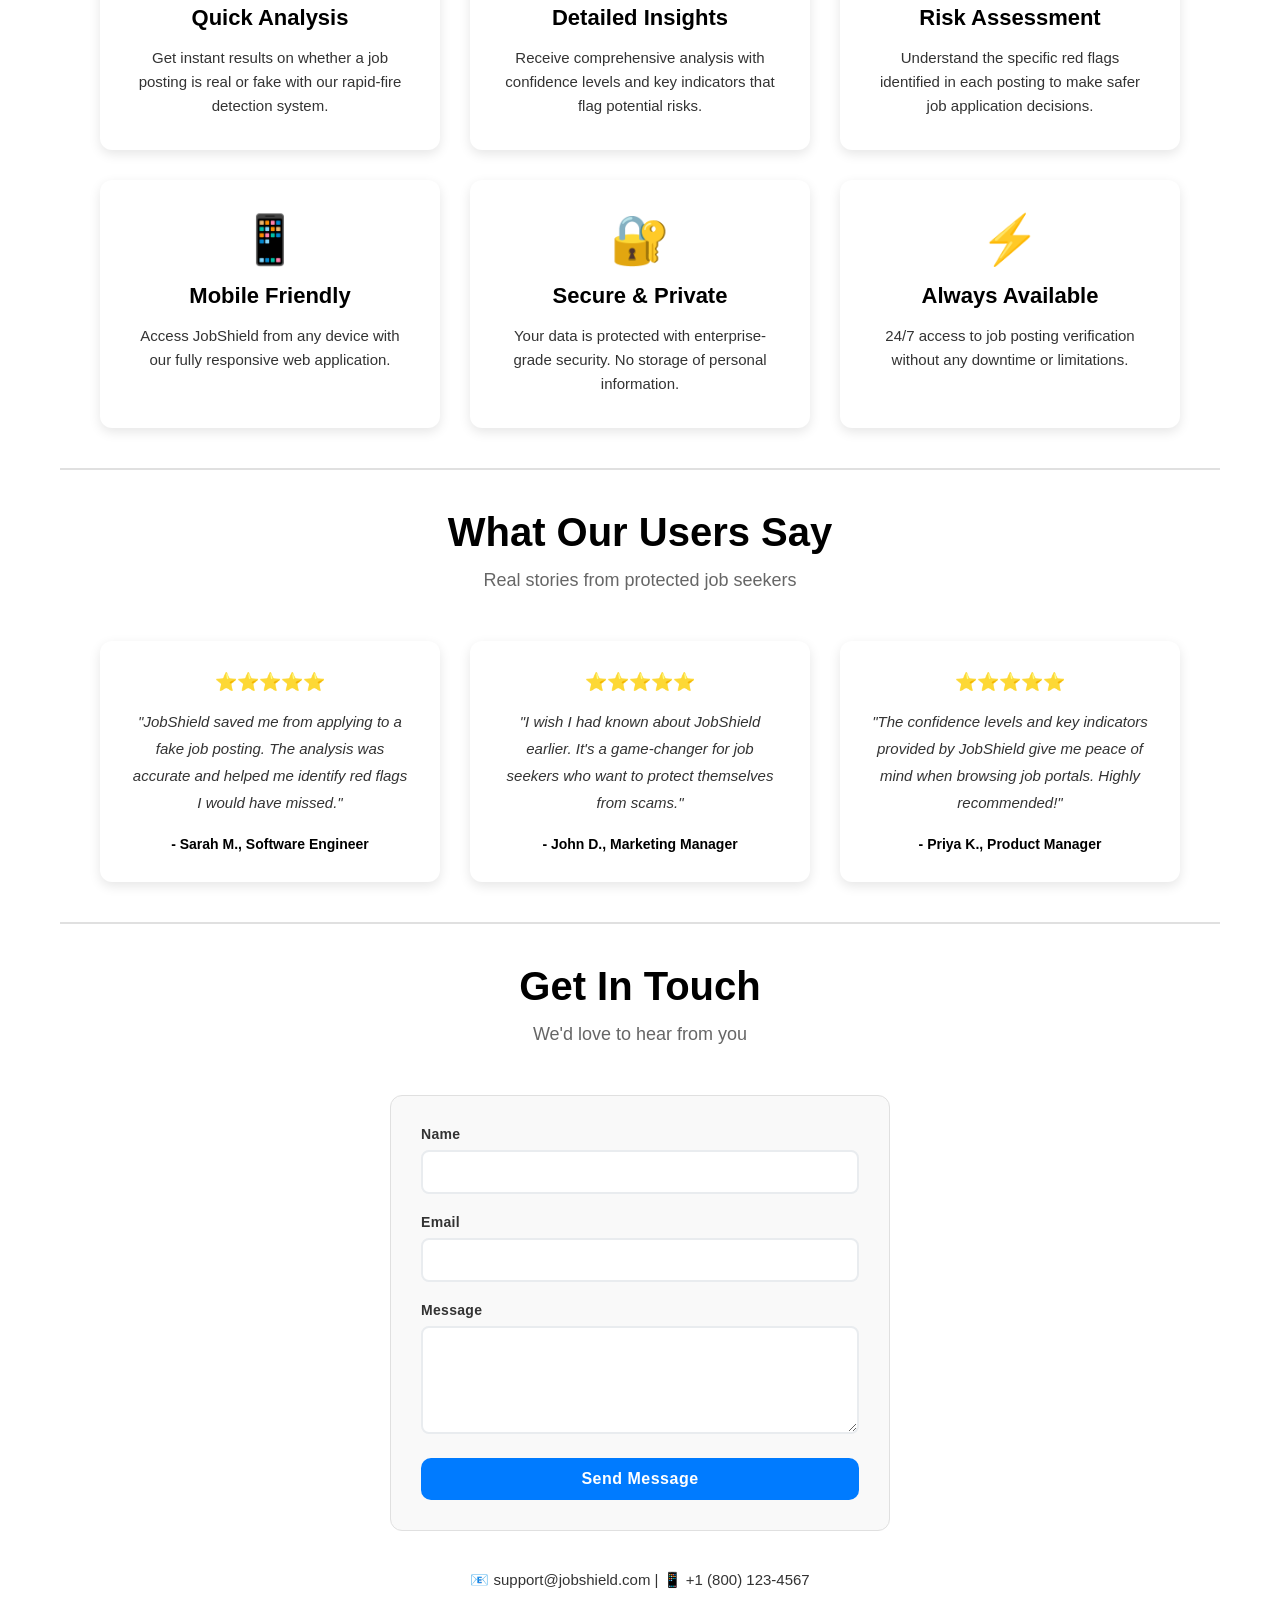
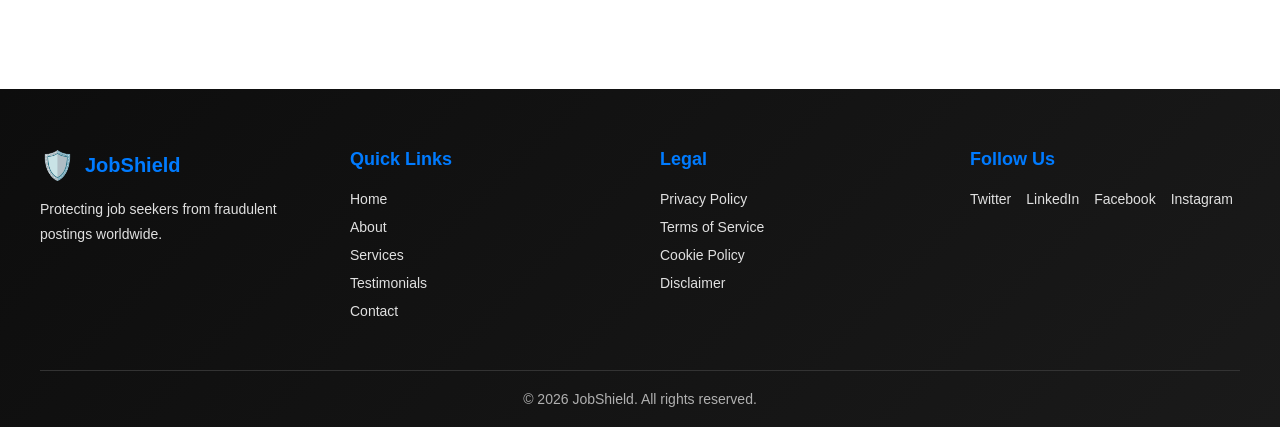
==== commit 2f1c9c4c: "added login, register pages and created a database" ====
--- a/frontend/index.html
+++ b/frontend/index.html
@@ -1,406 +1,569 @@
 <!DOCTYPE html>
 <html lang="en">
-    <head>
-        <meta charset="UTF-8">
-        <meta name="viewport" content="width=device-width, initial-scale=1.0">
-        <title>JobShield</title>
-        <link rel="stylesheet" href="style.css">
-    </head>
-    <body>
-        <!-- Navigation Bar -->
-        <nav class="navbar">
-            <div class="navbar-container">
-                <!-- Logo -->
-                <div class="navbar-logo">
-                    <span class="logo-icon">🛡️</span>
-                    <span class="logo-text">JobShield</span>
-                </div>
-
-                <!-- Navigation Links -->
-                <ul class="nav-menu" id="nav-menu">
-                    <li class="nav-item"><a href="#home" class="nav-link">Home</a></li>
-                    <li class="nav-item"><a href="#about" class="nav-link">About</a></li>
-                    <li class="nav-item"><a href="#services" class="nav-link">Services</a></li>
-                    <li class="nav-item"><a href="#testimonials" class="nav-link">Testimonials</a></li>
-                    <li class="nav-item"><a href="#contact" class="nav-link">Contact</a></li>
-                    <!-- Dark Mode Toggle in Menu (Mobile Only) -->
-                    <li class="nav-item nav-toggle-item">
-                        <div class="dark-mode-toggle-menu">
-                            <input type="checkbox" id="darkmode-checkbox-menu" class="checkbox">
-                            <label for="darkmode-checkbox-menu" class="checkbox-label">
-                            </label>
-                        </div>
-                    </li>
-                </ul>
-
-                <!-- Dark Mode Toggle -->
-                <div class="dark-mode-toggle">
-                    <input type="checkbox" id="darkmode-checkbox" class="checkbox">
-                    <label for="darkmode-checkbox" class="checkbox-label">
-                        <span class="icon light-icon">☀️</span>
-                        <span class="icon dark-icon">🌙</span>
-                    </label>
-                </div>
-
-                <!-- Hamburger Menu Button -->
-                <div class="hamburger-menu" id="hamburger-menu">
-                    <span class="hamburger-line"></span>
-                    <span class="hamburger-line"></span>
-                    <span class="hamburger-line"></span>
-                </div>
-            </div>
-        </nav>
-
-        <!-- Main Content -->
-        <main class="main-content">
-            <section id="home" class="section">
-                <h1>Welcome to JobShield</h1>
-                <p>Detect fake job postings with confidence</p>
-
-                <!-- Input Section -->
-                <div class="input-container">
+
+<head>
+    <meta charset="UTF-8">
+    <meta name="viewport" content="width=device-width, initial-scale=1.0">
+    <title>JobShield</title>
+    <link rel="stylesheet" href="style.css">
+</head>
+
+<body>
+    <!-- Navigation Bar -->
+    <nav class="navbar">
+        <div class="navbar-container">
+            <!-- Logo -->
+            <div class="navbar-logo">
+                <span class="logo-icon">🛡️</span>
+                <span class="logo-text">JobShield</span>
+            </div>
+
+            <!-- Navigation Links -->
+            <ul class="nav-menu" id="nav-menu">
+                <li class="nav-item"><a href="#home" class="nav-link">Home</a></li>
+                <li class="nav-item"><a href="#about" class="nav-link">About</a></li>
+                <li class="nav-item"><a href="#services" class="nav-link">Services</a></li>
+                <li class="nav-item"><a href="#testimonials" class="nav-link">Testimonials</a></li>
+                <li class="nav-item"><a href="#contact" class="nav-link">Contact</a></li>
+                <li class="nav-item" id="auth-nav-item">
+                    <button type="button" class="nav-button" onclick="window.location.href='login.html'">Login</button>
+                </li>
+                <!-- Dark Mode Toggle in Menu (Mobile Only) -->
+                <li class="nav-item nav-toggle-item">
+                    <div class="dark-mode-toggle-menu">
+                        <input type="checkbox" id="darkmode-checkbox-menu" class="checkbox">
+                        <label for="darkmode-checkbox-menu" class="checkbox-label">
+                        </label>
+                    </div>
+                </li>
+            </ul>
+
+            <!-- Dark Mode Toggle -->
+            <div class="dark-mode-toggle">
+                <input type="checkbox" id="darkmode-checkbox" class="checkbox">
+                <label for="darkmode-checkbox" class="checkbox-label">
+                    <span class="icon light-icon">☀️</span>
+                    <span class="icon dark-icon">🌙</span>
+                </label>
+            </div>
+
+            <!-- Hamburger Menu Button -->
+            <div class="hamburger-menu" id="hamburger-menu">
+                <span class="hamburger-line"></span>
+                <span class="hamburger-line"></span>
+                <span class="hamburger-line"></span>
+            </div>
+        </div>
+    </nav>
+
+    <!-- Main Content -->
+    <main class="main-content">
+        <section id="home" class="section">
+            <h1>Welcome to JobShield</h1>
+            <p>Detect fake job postings with confidence</p>
+
+            <!-- Login Required Section (Hidden when logged in) -->
+            <div id="login-required-section" class="login-required-container">
+                <div class="login-required-content">
+                    <div class="login-required-icon">🔐</div>
+                    <h2>Sign In to Continue</h2>
+                    <p>Please log in to your account to start analyzing job postings and protect yourself from fraud.</p>
+                    <div class="login-required-buttons">
+                        <a href="login.html" class="btn btn-secondary btn-lg">Sign In</a>
+                        <a href="register.html" class="btn btn-secondary btn-lg">Create Account</a>
+                    </div>
+                </div>
+            </div>
+
+            <!-- Input Section (Hidden when not logged in) -->
+            <div id="form-section" class="input-container" style="display: none;">
+                <div class="input-header">
                     <h2>Analyze a Job Posting</h2>
-                    <form id="prediction-form" class="prediction-form">
-                        <div class="form-group">
-                            <textarea id="job-description" class="textarea" placeholder="Enter the job posting description here..." rows="10" required></textarea>
-                        </div>
-                        <button type="submit" class="btn btn-primary">Analyze</button>
+                    <p>Paste job posting details to detect if it's genuine or fake</p>
+                </div>
+                <form id="prediction-form" class="prediction-form">
+                    <div class="form-row">
+                        <div class="form-group">
+                            <label for="title">Job Title *</label>
+                            <input type="text" id="title" class="form-input"
+                                placeholder="e.g., Senior Software Engineer" required>
+                        </div>
+                        <div class="form-group">
+                            <label for="company">Company Name *</label>
+                            <input type="text" id="company" class="form-input" placeholder="e.g., Tech Corp Inc."
+                                required>
+                        </div>
+                    </div>
+                    <div class="form-row">
+                        <div class="form-group">
+                            <label for="location">Location *</label>
+                            <input type="text" id="location" class="form-input" placeholder="e.g., San Francisco, CA"
+                                required>
+                        </div>
+                        <div class="form-group">
+                            <label for="salary">Salary</label>
+                            <input type="text" id="salary" class="form-input" placeholder="e.g., $80k - $120k/year">
+                        </div>
+                    </div>
+
+                    <div class="form-group">
+                        <label for="description">Job Description *</label>
+                        <textarea id="description" class="form-input" rows="6"
+                            placeholder="Paste the full job description here..." required></textarea>
+                    </div>
+
+                    <div class="form-group">
+                        <label for="requirements">Requirements</label>
+                        <textarea id="requirements" class="form-input" rows="4"
+                            placeholder="Paste the job requirements here..."></textarea>
+                    </div>
+                    <button type="submit" class="btn btn-primary btn-lg btn-block">Analyze Job Posting</button>
+                </form>
+            </div>
+
+            <!-- Result Section (Hidden by default) -->
+            <div id="result-section" class="result-section hidden">
+                <div class="result-container">
+                    <h2>Analysis Result</h2>
+
+                    <div class="result-header">
+                        <div class="status-badge" id="status-badge">
+                            <h3 id="status-text"></h3>
+                        </div>
+                        <div class="probability-display">
+                            <p class="probability-label">Confidence Level</p>
+                            <div class="progress-bar">
+                                <div class="progress-fill" id="progress-fill"></div>
+                            </div>
+                            <p class="probability-value" id="probability-value">0%</p>
+                        </div>
+                    </div>
+
+                    <div class="keywords-section">
+                        <h3>Key Indicators</h3>
+                        <div class="keywords-list" id="keywords-list">
+                            <!-- Keywords will be inserted here -->
+                        </div>
+                    </div>
+
+                    <button id="close-result-btn" class="btn btn-secondary">Analyze Another</button>
+                </div>
+            </div>
+        </section>
+
+        <!-- About Section -->
+        <section id="about" class="section about-section">
+            <div class="container">
+                <h2>About JobShield</h2>
+                <p class="section-subtitle">Protecting job seekers from fraudulent postings</p>
+                <div class="about-content">
+                    <div class="about-text">
+                        <p>JobShield is an AI-powered platform designed to protect job seekers from fraudulent postings.
+                            We analyze language patterns, company details, and red flags to give you instant, accurate
+                            results.</p>
+                        <p>With real-time intelligent analysis, we deliver 95%+ accuracy through an intuitive interface
+                            that's completely free for all users. Our system focuses on what matters most—keeping you
+                            safe from scams.</p>
+                    </div>
+                    <div class="about-stats">
+                        <div class="stat-card">
+                            <h3>10K+</h3>
+                            <p>Job Postings Analyzed</p>
+                        </div>
+                        <div class="stat-card">
+                            <h3>95%</h3>
+                            <p>Detection Accuracy</p>
+                        </div>
+                        <div class="stat-card">
+                            <h3>1000+</h3>
+                            <p>Users Protected</p>
+                        </div>
+                    </div>
+                </div>
+            </div>
+        </section>
+
+        <!-- Services Section -->
+        <section id="services" class="section services-section">
+            <div class="container">
+                <h2>Our Services</h2>
+                <p class="section-subtitle">Comprehensive job posting verification</p>
+                <div class="services-grid">
+                    <div class="service-card">
+                        <div class="service-icon">🔍</div>
+                        <h3>Quick Analysis</h3>
+                        <p>Get instant results on whether a job posting is real or fake with our rapid-fire detection
+                            system.</p>
+                    </div>
+                    <div class="service-card">
+                        <div class="service-icon">📊</div>
+                        <h3>Detailed Insights</h3>
+                        <p>Receive comprehensive analysis with confidence levels and key indicators that flag potential
+                            risks.</p>
+                    </div>
+                    <div class="service-card">
+                        <div class="service-icon">🛡️</div>
+                        <h3>Risk Assessment</h3>
+                        <p>Understand the specific red flags identified in each posting to make safer job application
+                            decisions.</p>
+                    </div>
+                    <div class="service-card">
+                        <div class="service-icon">📱</div>
+                        <h3>Mobile Friendly</h3>
+                        <p>Access JobShield from any device with our fully responsive web application.</p>
+                    </div>
+                    <div class="service-card">
+                        <div class="service-icon">🔐</div>
+                        <h3>Secure & Private</h3>
+                        <p>Your data is protected with enterprise-grade security. No storage of personal information.
+                        </p>
+                    </div>
+                    <div class="service-card">
+                        <div class="service-icon">⚡</div>
+                        <h3>Always Available</h3>
+                        <p>24/7 access to job posting verification without any downtime or limitations.</p>
+                    </div>
+                </div>
+            </div>
+        </section>
+
+        <!-- Testimonials Section -->
+        <section id="testimonials" class="section testimonials-section">
+            <div class="container">
+                <h2>What Our Users Say</h2>
+                <p class="section-subtitle">Real stories from protected job seekers</p>
+                <div class="testimonials-grid">
+                    <div class="testimonial-card">
+                        <div class="stars">⭐⭐⭐⭐⭐</div>
+                        <p class="testimonial-text">"JobShield saved me from applying to a fake job posting. The
+                            analysis was accurate and helped me identify red flags I would have missed."</p>
+                        <p class="testimonial-author">- Sarah M., Software Engineer</p>
+                    </div>
+                    <div class="testimonial-card">
+                        <div class="stars">⭐⭐⭐⭐⭐</div>
+                        <p class="testimonial-text">"I wish I had known about JobShield earlier. It's a game-changer for
+                            job seekers who want to protect themselves from scams."</p>
+                        <p class="testimonial-author">- John D., Marketing Manager</p>
+                    </div>
+                    <div class="testimonial-card">
+                        <div class="stars">⭐⭐⭐⭐⭐</div>
+                        <p class="testimonial-text">"The confidence levels and key indicators provided by JobShield give
+                            me peace of mind when browsing job portals. Highly recommended!"</p>
+                        <p class="testimonial-author">- Priya K., Product Manager</p>
+                    </div>
+                </div>
+            </div>
+        </section>
+
+        <!-- Contact Section -->
+        <section id="contact" class="section contact-section">
+            <div class="container">
+                <h2>Get In Touch</h2>
+                <p class="section-subtitle">We'd love to hear from you</p>
+                <div class="contact-wrapper">
+                    <form class="contact-form" id="contact-form">
+                        <div class="form-group">
+                            <label for="name">Name</label>
+                            <input type="text" id="name" name="name" required>
+                        </div>
+                        <div class="form-group">
+                            <label for="email">Email</label>
+                            <input type="email" id="email" name="email" required>
+                        </div>
+                        <div class="form-group">
+                            <label for="message">Message</label>
+                            <textarea id="message" name="message" rows="5" required></textarea>
+                        </div>
+                        <button type="submit" class="btn btn-primary">Send Message</button>
                     </form>
                 </div>
-
-                <!-- Result Section (Hidden by default) -->
-                <div id="result-section" class="result-section hidden">
-                    <div class="result-container">
-                        <h2>Analysis Result</h2>
-                        
-                        <div class="result-header">
-                            <div class="status-badge" id="status-badge">
-                                <h3 id="status-text"></h3>
-                            </div>
-                            <div class="probability-display">
-                                <p class="probability-label">Confidence Level</p>
-                                <div class="progress-bar">
-                                    <div class="progress-fill" id="progress-fill"></div>
-                                </div>
-                                <p class="probability-value" id="probability-value">0%</p>
-                            </div>
-                        </div>
-
-                        <div class="keywords-section">
-                            <h3>Key Indicators</h3>
-                            <div class="keywords-list" id="keywords-list">
-                                <!-- Keywords will be inserted here -->
-                            </div>
-                        </div>
-
-                        <button id="close-result-btn" class="btn btn-secondary">Analyze Another</button>
-                    </div>
-                </div>
-            </section>
-
-            <!-- About Section -->
-            <section id="about" class="section about-section">
-                <div class="container">
-                    <h2>About JobShield</h2>
-                    <p class="section-subtitle">Protecting job seekers from fraudulent postings</p>
-                    <div class="about-content">
-                        <div class="about-text">
-                            <p>JobShield is an AI-powered platform designed to protect job seekers from fraudulent postings. We analyze language patterns, company details, and red flags to give you instant, accurate results.</p>
-                            <p>With real-time intelligent analysis, we deliver 95%+ accuracy through an intuitive interface that's completely free for all users. Our system focuses on what matters most—keeping you safe from scams.</p>
-                        </div>
-                        <div class="about-stats">
-                            <div class="stat-card">
-                                <h3>10K+</h3>
-                                <p>Job Postings Analyzed</p>
-                            </div>
-                            <div class="stat-card">
-                                <h3>95%</h3>
-                                <p>Detection Accuracy</p>
-                            </div>
-                            <div class="stat-card">
-                                <h3>1000+</h3>
-                                <p>Users Protected</p>
-                            </div>
-                        </div>
-                    </div>
-                </div>
-            </section>
-
-            <!-- Services Section -->
-            <section id="services" class="section services-section">
-                <div class="container">
-                    <h2>Our Services</h2>
-                    <p class="section-subtitle">Comprehensive job posting verification</p>
-                    <div class="services-grid">
-                        <div class="service-card">
-                            <div class="service-icon">🔍</div>
-                            <h3>Quick Analysis</h3>
-                            <p>Get instant results on whether a job posting is real or fake with our rapid-fire detection system.</p>
-                        </div>
-                        <div class="service-card">
-                            <div class="service-icon">📊</div>
-                            <h3>Detailed Insights</h3>
-                            <p>Receive comprehensive analysis with confidence levels and key indicators that flag potential risks.</p>
-                        </div>
-                        <div class="service-card">
-                            <div class="service-icon">🛡️</div>
-                            <h3>Risk Assessment</h3>
-                            <p>Understand the specific red flags identified in each posting to make safer job application decisions.</p>
-                        </div>
-                        <div class="service-card">
-                            <div class="service-icon">📱</div>
-                            <h3>Mobile Friendly</h3>
-                            <p>Access JobShield from any device with our fully responsive web application.</p>
-                        </div>
-                        <div class="service-card">
-                            <div class="service-icon">🔐</div>
-                            <h3>Secure & Private</h3>
-                            <p>Your data is protected with enterprise-grade security. No storage of personal information.</p>
-                        </div>
-                        <div class="service-card">
-                            <div class="service-icon">⚡</div>
-                            <h3>Always Available</h3>
-                            <p>24/7 access to job posting verification without any downtime or limitations.</p>
-                        </div>
-                    </div>
-                </div>
-            </section>
-
-            <!-- Testimonials Section -->
-            <section id="testimonials" class="section testimonials-section">
-                <div class="container">
-                    <h2>What Our Users Say</h2>
-                    <p class="section-subtitle">Real stories from protected job seekers</p>
-                    <div class="testimonials-grid">
-                        <div class="testimonial-card">
-                            <div class="stars">⭐⭐⭐⭐⭐</div>
-                            <p class="testimonial-text">"JobShield saved me from applying to a fake job posting. The analysis was accurate and helped me identify red flags I would have missed."</p>
-                            <p class="testimonial-author">- Sarah M., Software Engineer</p>
-                        </div>
-                        <div class="testimonial-card">
-                            <div class="stars">⭐⭐⭐⭐⭐</div>
-                            <p class="testimonial-text">"I wish I had known about JobShield earlier. It's a game-changer for job seekers who want to protect themselves from scams."</p>
-                            <p class="testimonial-author">- John D., Marketing Manager</p>
-                        </div>
-                        <div class="testimonial-card">
-                            <div class="stars">⭐⭐⭐⭐⭐</div>
-                            <p class="testimonial-text">"The confidence levels and key indicators provided by JobShield give me peace of mind when browsing job portals. Highly recommended!"</p>
-                            <p class="testimonial-author">- Priya K., Product Manager</p>
-                        </div>
-                    </div>
-                </div>
-            </section>
-
-            <!-- Contact Section -->
-            <section id="contact" class="section contact-section">
-                <div class="container">
-                    <h2>Get In Touch</h2>
-                    <p class="section-subtitle">We'd love to hear from you</p>
-                    <div class="contact-wrapper">
-                        <form class="contact-form" id="contact-form">
-                            <div class="form-group">
-                                <label for="name">Name</label>
-                                <input type="text" id="name" name="name" required>
-                            </div>
-                            <div class="form-group">
-                                <label for="email">Email</label>
-                                <input type="email" id="email" name="email" required>
-                            </div>
-                            <div class="form-group">
-                                <label for="message">Message</label>
-                                <textarea id="message" name="message" rows="5" required></textarea>
-                            </div>
-                            <button type="submit" class="btn btn-primary">Send Message</button>
-                        </form>
-                    </div>
-                    <div class="contact-info-simple">
-                        <p><strong>📧</strong> support@jobshield.com | <strong>📱</strong> +1 (800) 123-4567</p>
-                    </div>
-                </div>
-            </section>
-        </main>
-
-        <!-- Footer -->
-        <footer class="footer">
-            <div class="footer-container">
-                <div class="footer-content">
-                    <div class="footer-section">
-                        <div class="footer-logo">
-                            <span class="logo-icon">🛡️</span>
-                            <span class="logo-text">JobShield</span>
-                        </div>
-                        <p>Protecting job seekers from fraudulent postings worldwide.</p>
-                    </div>
-                    <div class="footer-section">
-                        <h4>Quick Links</h4>
-                        <ul>
-                            <li><a href="#home">Home</a></li>
-                            <li><a href="#about">About</a></li>
-                            <li><a href="#services">Services</a></li>
-                            <li><a href="#testimonials">Testimonials</a></li>
-                            <li><a href="#contact">Contact</a></li>
-                        </ul>
-                    </div>
-                    <div class="footer-section">
-                        <h4>Legal</h4>
-                        <ul>
-                            <li><a href="#">Privacy Policy</a></li>
-                            <li><a href="#">Terms of Service</a></li>
-                            <li><a href="#">Cookie Policy</a></li>
-                            <li><a href="#">Disclaimer</a></li>
-                        </ul>
-                    </div>
-                    <div class="footer-section">
-                        <h4>Follow Us</h4>
-                        <ul class="social-links">
-                            <li><a href="#">Twitter</a></li>
-                            <li><a href="#">LinkedIn</a></li>
-                            <li><a href="#">Facebook</a></li>
-                            <li><a href="#">Instagram</a></li>
-                        </ul>
-                    </div>
-                </div>
-                <div class="footer-bottom">
-                    <p>&copy; 2026 JobShield. All rights reserved.</p>
-                </div>
-            </div>
-        </footer>
-    </body>
-    <script>
-        // Dark Mode Toggle
-        const darkModeCheckbox = document.getElementById('darkmode-checkbox');
-        const darkModeCheckboxMenu = document.getElementById('darkmode-checkbox-menu');
-        const hamburgerMenu = document.getElementById('hamburger-menu');
-        const navMenu = document.getElementById('nav-menu');
-        const navLinks = document.querySelectorAll('.nav-link');
-        const body = document.body;
-
-        // Load dark mode preference from localStorage
-        const isDarkMode = localStorage.getItem('darkMode') === 'true';
-        if (isDarkMode) {
-            body.classList.add('dark-mode');
-            darkModeCheckbox.checked = true;
-            darkModeCheckboxMenu.checked = true;
-        }
-
-        // Toggle dark mode
-        darkModeCheckbox.addEventListener('change', function() {
-            body.classList.toggle('dark-mode');
-            darkModeCheckboxMenu.checked = this.checked;
-            localStorage.setItem('darkMode', body.classList.contains('dark-mode'));
-        });
-
-        // Sync menu checkbox with navbar checkbox
-        darkModeCheckboxMenu.addEventListener('change', function() {
-            body.classList.toggle('dark-mode');
-            darkModeCheckbox.checked = this.checked;
-            localStorage.setItem('darkMode', body.classList.contains('dark-mode'));
-            // Close menu after toggle
+                <div class="contact-info-simple">
+                    <p><strong>📧</strong> support@jobshield.com | <strong>📱</strong> +1 (800) 123-4567</p>
+                </div>
+            </div>
+        </section>
+    </main>
+
+    <!-- Footer -->
+    <footer class="footer">
+        <div class="footer-container">
+            <div class="footer-content">
+                <div class="footer-section">
+                    <div class="footer-logo">
+                        <span class="logo-icon">🛡️</span>
+                        <span class="logo-text">JobShield</span>
+                    </div>
+                    <p>Protecting job seekers from fraudulent postings worldwide.</p>
+                </div>
+                <div class="footer-section">
+                    <h4>Quick Links</h4>
+                    <ul>
+                        <li><a href="#home">Home</a></li>
+                        <li><a href="#about">About</a></li>
+                        <li><a href="#services">Services</a></li>
+                        <li><a href="#testimonials">Testimonials</a></li>
+                        <li><a href="#contact">Contact</a></li>
+                    </ul>
+                </div>
+                <div class="footer-section">
+                    <h4>Legal</h4>
+                    <ul>
+                        <li><a href="#">Privacy Policy</a></li>
+                        <li><a href="#">Terms of Service</a></li>
+                        <li><a href="#">Cookie Policy</a></li>
+                        <li><a href="#">Disclaimer</a></li>
+                    </ul>
+                </div>
+                <div class="footer-section">
+                    <h4>Follow Us</h4>
+                    <ul class="social-links">
+                        <li><a href="#">Twitter</a></li>
+                        <li><a href="#">LinkedIn</a></li>
+                        <li><a href="#">Facebook</a></li>
+                        <li><a href="#">Instagram</a></li>
+                    </ul>
+                </div>
+            </div>
+            <div class="footer-bottom">
+                <p>&copy; 2026 JobShield. All rights reserved.</p>
+            </div>
+        </div>
+    </footer>
+</body>
+<script>
+    // Check if user is logged in on page load
+    function checkLoginStatus() {
+        const userName = localStorage.getItem('userName');
+        const authNavItem = document.getElementById('auth-nav-item');
+        const formSection = document.getElementById('form-section');
+        const loginRequiredSection = document.getElementById('login-required-section');
+
+        if (authNavItem) {
+            if (userName) {
+                // User is logged in - show user menu
+                authNavItem.innerHTML = `
+                    <div class="user-menu">
+                        <button class="user-button" onclick="toggleUserDropdown(event)">
+                            <span class="user-avatar">👤</span>
+                            <span class="user-name">${userName}</span>
+                            <span class="dropdown-arrow">▼</span>
+                        </button>
+                        <div class="user-dropdown" id="user-dropdown">
+                            <a href="#" class="dropdown-item">Profile</a>
+                            <a href="#" class="dropdown-item">Settings</a>
+                            <hr style="margin: 8px 0; border: none; border-top: 1px solid var(--input)">
+                            <button class="dropdown-item" onclick="logout()">Logout</button>
+                        </div>
+                    </div>
+                `;
+            } else {
+                // User is not logged in - show login button
+                authNavItem.innerHTML = `<button type="button" class="nav-button" onclick="window.location.href='login.html'">Login</button>`;
+            }
+        }
+
+        if (formSection && loginRequiredSection) {
+            if (userName) {
+                formSection.style.display = 'block';
+                loginRequiredSection.style.display = 'none';
+            } else {
+                formSection.style.display = 'none';
+                loginRequiredSection.style.display = 'block';
+            }
+        }
+    }
+
+    // Toggle user dropdown menu
+    function toggleUserDropdown(event) {
+        event.preventDefault();
+        const dropdown = document.getElementById('user-dropdown');
+        if (dropdown) {
+            dropdown.style.display = dropdown.style.display === 'block' ? 'none' : 'block';
+        }
+    }
+
+    // Logout function
+    function logout() {
+        localStorage.removeItem('userName');
+        window.location.href = 'index.html';
+    }
+
+    // Close dropdown when clicking outside
+    document.addEventListener('click', function(event) {
+        const userMenu = document.querySelector('.user-menu');
+        const dropdown = document.getElementById('user-dropdown');
+        if (userMenu && !userMenu.contains(event.target) && dropdown) {
+            dropdown.style.display = 'none';
+        }
+    });
+
+    // Call checkLoginStatus on page load
+    if (document.readyState === 'loading') {
+        document.addEventListener('DOMContentLoaded', checkLoginStatus);
+    } else {
+        checkLoginStatus();
+    }
+
+    // Dark Mode Toggle
+    const darkModeCheckbox = document.getElementById('darkmode-checkbox');
+    const darkModeCheckboxMenu = document.getElementById('darkmode-checkbox-menu');
+    const hamburgerMenu = document.getElementById('hamburger-menu');
+    const navMenu = document.getElementById('nav-menu');
+    const navLinks = document.querySelectorAll('.nav-link');
+    const body = document.body;
+
+    // Load dark mode preference from localStorage
+    const isDarkMode = localStorage.getItem('darkMode') === 'true';
+    if (isDarkMode) {
+        body.classList.add('dark-mode');
+        darkModeCheckbox.checked = true;
+        darkModeCheckboxMenu.checked = true;
+    }
+
+    // Toggle dark mode
+    darkModeCheckbox.addEventListener('change', function () {
+        body.classList.toggle('dark-mode');
+        darkModeCheckboxMenu.checked = this.checked;
+        localStorage.setItem('darkMode', body.classList.contains('dark-mode'));
+    });
+
+    // Sync menu checkbox with navbar checkbox
+    darkModeCheckboxMenu.addEventListener('change', function () {
+        body.classList.toggle('dark-mode');
+        darkModeCheckbox.checked = this.checked;
+        localStorage.setItem('darkMode', body.classList.contains('dark-mode'));
+        // Close menu after toggle
+        hamburgerMenu.classList.remove('active');
+        navMenu.classList.remove('active');
+    });
+
+    // Hamburger Menu Toggle
+    hamburgerMenu.addEventListener('click', function () {
+        hamburgerMenu.classList.toggle('active');
+        navMenu.classList.toggle('active');
+    });
+
+    // Close menu when a nav link is clicked
+    navLinks.forEach(link => {
+        link.addEventListener('click', function () {
             hamburgerMenu.classList.remove('active');
             navMenu.classList.remove('active');
         });
-
-        // Hamburger Menu Toggle
-        hamburgerMenu.addEventListener('click', function() {
-            hamburgerMenu.classList.toggle('active');
-            navMenu.classList.toggle('active');
+    });
+
+    // Close menu when clicking outside
+    document.addEventListener('click', function (event) {
+        const isClickInsideNav = document.querySelector('.navbar').contains(event.target);
+        if (!isClickInsideNav && navMenu.classList.contains('active')) {
+            hamburgerMenu.classList.remove('active');
+            navMenu.classList.remove('active');
+        }
+    });
+
+    // Prediction Form Handler
+    const predictionForm = document.getElementById('prediction-form');
+    const resultSection = document.getElementById('result-section');
+    const closeResultBtn = document.getElementById('close-result-btn');
+    const statusBadge = document.getElementById('status-badge');
+    const statusText = document.getElementById('status-text');
+    const progressFill = document.getElementById('progress-fill');
+    const probabilityValue = document.getElementById('probability-value');
+    const keywordsList = document.getElementById('keywords-list');
+
+    predictionForm.addEventListener('submit', function (e) {
+        e.preventDefault();
+        const title = document.getElementById('title').value.trim();
+        const company = document.getElementById('company').value.trim();
+        const location = document.getElementById('location').value.trim();
+        const salary = document.getElementById('salary').value.trim();
+        const description = document.getElementById('description').value.trim();
+        const requirements = document.getElementById('requirements').value.trim();
+
+        if (!title || !company || !description) {
+            alert("Please fill all required fields");
+            return;
+        }
+
+        analyzJobPosting({
+            title,
+            company,
+            location,
+            salary,
+            description,
+            requirements
         });
-
-        // Close menu when a nav link is clicked
-        navLinks.forEach(link => {
-            link.addEventListener('click', function() {
-                hamburgerMenu.classList.remove('active');
-                navMenu.classList.remove('active');
+    });
+
+    function analyzJobPosting(data) {
+
+        fetch('http://127.0.0.1:5000/predict', {
+            method: 'POST',
+            headers: {
+                'Content-Type': 'application/json'
+            },
+            body: JSON.stringify(data)
+        })
+            .then(response => response.json())
+            .then(data => {
+                if (data.message) {
+                    alert(data.message);
+                    return;
+                }
+                if (data.prediction === "INVALID INPUT" || data.prediction === "UNCERTAIN") {
+                    alert(data.message || "Could not analyze. Please provide more details.");
+                    return;
+                }
+                displayResults({
+                    prediction: data.prediction,
+                    probability: Math.round(data.probability),
+                    keywords: data.keywords
+                });
+            })
+            .catch(error => {
+                console.error('Error:', error);
+                alert('Server error. Make sure backend is running.');
             });
-        });
-
-        // Close menu when clicking outside
-        document.addEventListener('click', function(event) {
-            const isClickInsideNav = document.querySelector('.navbar').contains(event.target);
-            if (!isClickInsideNav && navMenu.classList.contains('active')) {
-                hamburgerMenu.classList.remove('active');
-                navMenu.classList.remove('active');
-            }
-        });
-
-        // Prediction Form Handler
-        const predictionForm = document.getElementById('prediction-form');
-        const jobDescriptionInput = document.getElementById('job-description');
-        const resultSection = document.getElementById('result-section');
-        const closeResultBtn = document.getElementById('close-result-btn');
-        const statusBadge = document.getElementById('status-badge');
-        const statusText = document.getElementById('status-text');
-        const progressFill = document.getElementById('progress-fill');
-        const probabilityValue = document.getElementById('probability-value');
-        const keywordsList = document.getElementById('keywords-list');
-
-        predictionForm.addEventListener('submit', function(e) {
-            e.preventDefault();
-            const jobDescription = jobDescriptionInput.value.trim();
-            
-            if (jobDescription.length === 0) {
-                alert('Please enter a job description');
-                return;
-            }
-
-            // Call prediction API or ML model
-            analyzJobPosting(jobDescription);
-        });
-
-        function analyzJobPosting(description) {
-    fetch('http://127.0.0.1:5000/predict', {
-        method: 'POST',
-        headers: {
-            'Content-Type': 'application/json'
-        },
-        body: JSON.stringify({ description: description })
-    })
-    .then(response => response.json())
-    .then(data => {
-        displayResults({
-            prediction: data.prediction,
-            probability: Math.round(data.probability),
-            keywords: data.keywords
-        });
-    })
-    .catch(error => {
-        console.error('Error:', error);
-        alert('Server error. Make sure backend is running.');
-    });
-}
-
-        function displayResults(result) {
-            // Update status badge
-            const isReal = result.prediction === 'REAL';
-            statusBadge.className = 'status-badge ' + (isReal ? 'real' : 'fake');
-            statusText.textContent = isReal ? '✓ REAL JOB' : '✗ FAKE JOB';
-
-            // Update probability
-            const probability = result.probability || 0;
-            progressFill.style.width = probability + '%';
-            probabilityValue.textContent = probability + '%';
-
-            // Update keywords
-            keywordsList.innerHTML = '';
-            if (result.keywords && Array.isArray(result.keywords)) {
-                result.keywords.forEach(keyword => {
-                    const badge = document.createElement('span');
-                    badge.className = 'keyword-badge ' + keyword.type;
-                    badge.textContent = '• ' + keyword.word;
-                    keywordsList.appendChild(badge);
-                });
-            }
-
-            // Show result section
-            resultSection.classList.remove('hidden');
-            resultSection.scrollIntoView({ behavior: 'smooth', block: 'nearest' });
-        }
-
-        // Close result and reset form
-        closeResultBtn.addEventListener('click', function() {
-            resultSection.classList.add('hidden');
-            jobDescriptionInput.value = '';
-            jobDescriptionInput.focus();
-        });
-    </script>
+
+    }
+
+    function displayResults(result) {
+        // Update status badge
+        const isReal = result.prediction === 'REAL';
+        const isFake = result.prediction === 'FAKE';
+        statusBadge.className = 'status-badge ' + (isReal ? 'real' : isFake ? 'fake' : 'uncertain');
+        statusText.textContent = isReal ? '✓ REAL JOB' : isFake ? '✗ FAKE JOB' : '⚠ UNCERTAIN';
+
+        // Update probability
+        const probability = result.probability || 0;
+        progressFill.style.width = probability + '%';
+        probabilityValue.textContent = probability + '%';
+
+        // Update keywords
+        keywordsList.innerHTML = '';
+        if (result.keywords && Array.isArray(result.keywords)) {
+            result.keywords.forEach(keyword => {
+                const badge = document.createElement('span');
+                badge.className = 'keyword-badge ' + keyword.type;
+                badge.textContent = '• ' + keyword.word;
+                keywordsList.appendChild(badge);
+            });
+        }
+
+        // Show result section
+        resultSection.classList.remove('hidden');
+        resultSection.scrollIntoView({ behavior: 'smooth', block: 'nearest' });
+    }
+
+    // Close result and reset form
+    closeResultBtn.addEventListener('click', function () {
+        resultSection.classList.add('hidden');
+        document.getElementById('title').value = '';
+        document.getElementById('company').value = '';
+        document.getElementById('location').value = '';
+        document.getElementById('salary').value = '';
+        document.getElementById('description').value = '';
+        document.getElementById('requirements').value = '';
+    });
+</script>
+
 </html>
--- a/frontend/style.css
+++ b/frontend/style.css
@@ -7,17 +7,24 @@
 :root {
     --primary-color: #007bff;
     --secondary-color: #6c757d;
+    --accent: #007bff;
     --light-bg: #ffffff;
-    --light-text: #000000;
+    --light-text: #111827;
     --light-navbar-bg: #f8f9fa;
     --light-border: #e9ecef;
-    
-    --dark-bg: #0f0f0f;
-    --dark-text: #e8e8e8;
-    --dark-navbar-bg: #1a1a1a;
-    --dark-border: #2a2a2a;
-    --dark-heading: #f0f0f0;
-    --dark-accent: #64b5f6;
+    --background: #ffffff;
+    --foreground: #111827;
+    --muted-foreground: #6b7280;
+    --card: #ffffff;
+    --card-border: #e5e7eb;
+    --input: #d1d5db;
+    --primary-foreground: #ffffff;
+    --dark-bg: #0f172a;
+    --dark-text: #e2e8f0;
+    --dark-navbar-bg: #111827;
+    --dark-border: #334155;
+    --dark-heading: #f8fafc;
+    --dark-accent: #60a5fa;
 }
 
 body {
@@ -31,6 +38,14 @@
 body.dark-mode {
     background-color: var(--dark-bg);
     color: var(--dark-text);
+    --background: #111827;
+    --foreground: #e2e8f0;
+    --muted-foreground: #94a3b8;
+    --card: #1f2937;
+    --card-border: #334155;
+    --input: #334155;
+    --primary-color: #60a5fa;
+    --primary-foreground: #ffffff;
 }
 
 /* Navbar Styles */
@@ -101,6 +116,10 @@
     position: relative;
 }
 
+.nav-item a{
+    margin-top: 5px;
+}
+
 .nav-link {
     text-decoration: none;
     color: var(--light-text);
@@ -119,6 +138,134 @@
     color: var(--primary-color);
     border-bottom: 2px solid var(--primary-color);
 }
+
+.nav-button {
+    display: inline-flex;
+    align-items: center;
+    justify-content: center;
+    padding: 10px 18px;
+    border: #000000;
+    border-radius: 5px;
+    color: rgb(0, 0, 0);
+    font-size: 0.95rem;
+    font-weight: 600;
+    cursor: pointer;
+    transition: transform 0.2s ease, background-color 0.2s ease;
+}
+
+.nav-button:hover,
+.nav-button:focus {
+    background-color: rgba(96, 165, 250, 0.18);
+    transform: translateY(-1px);
+}
+
+.nav-button:active {
+    transform: translateY(0);
+}
+
+/* User Menu Styles */
+.user-menu {
+    position: relative;
+}
+
+.user-button {
+    display: flex;
+    align-items: center;
+    gap: 8px;
+    padding: 8px 14px;
+    border: none;
+    border-radius: 8px;
+    background-color: transparent;
+    color: var(--light-text);
+    cursor: pointer;
+    font-size: 14px;
+    font-weight: 600;
+    transition: all 0.2s ease;
+}
+
+body.dark-mode .user-button {
+    color: var(--dark-text);
+}
+
+.user-button:hover {
+    background-color: var(--light-border);
+}
+
+body.dark-mode .user-button:hover {
+    background-color: var(--dark-border);
+}
+
+.user-avatar {
+    font-size: 18px;
+}
+
+.user-name {
+    max-width: 100px;
+    overflow: hidden;
+    text-overflow: ellipsis;
+    white-space: nowrap;
+}
+
+.dropdown-arrow {
+    font-size: 10px;
+    transition: transform 0.2s ease;
+}
+
+.user-dropdown {
+    display: none;
+    position: absolute;
+    top: 100%;
+    right: 0;
+    margin-top: 8px;
+    background-color: var(--card);
+    border: 1px solid var(--card-border);
+    border-radius: 8px;
+    box-shadow: 0 4px 12px rgba(0, 0, 0, 0.15);
+    z-index: 1001;
+    min-width: 150px;
+}
+
+body.dark-mode .user-dropdown {
+    background-color: var(--card);
+    border-color: var(--card-border);
+    box-shadow: 0 4px 12px rgba(0, 0, 0, 0.4);
+}
+
+.dropdown-item {
+    display: block;
+    width: 100%;
+    padding: 12px 16px;
+    border: none;
+    background: none;
+    text-align: left;
+    color: var(--foreground);
+    cursor: pointer;
+    font-size: 14px;
+    transition: background-color 0.2s ease;
+    text-decoration: none;
+}
+
+.dropdown-item:first-child {
+    border-radius: 8px 8px 0 0;
+}
+
+.dropdown-item:last-child {
+    border-radius: 0 0 8px 8px;
+}
+
+.dropdown-item:hover {
+    background-color: var(--input);
+}
+
+body.dark-mode .dropdown-item {
+    color: var(--foreground);
+}
+
+body.dark-mode .dropdown-item:hover {
+    background-color: #334155;
+}
+
+
 
 /* Dark Mode Toggle Styles */
 .dark-mode-toggle {
@@ -487,33 +634,89 @@
     color: #d0d0d0;
 }
 
+.form-group { margin-bottom: 16px; text-align: left; }
+.form-group label { display: block; font-size: 0.875rem; font-weight: 500; color: var(--foreground); margin-bottom: 6px; }
+
+.input-wrapper { position: relative; }
+.input-wrapper .icon {
+  position: absolute; left: 12px; top: 50%; transform: translateY(-50%);
+  width: 16px; height: 16px; color: var(--muted-foreground);
+}
+
+.form-input {
+  width: 100%; padding: 10px 12px 10px 40px;
+  border: 1px solid var(--input); border-radius: 12px;
+  background: var(--background); color: var(--foreground);
+  font-size: 0.875rem; outline: none;
+}
+.form-input:focus { border-color: var(--accent); box-shadow: 0 0 0 4px rgba(96, 165, 250, 0.18); }
+
+
+textarea.form-input {
+  padding-left: 12px; min-height: 160px; resize: vertical;
+}
+
+.card {
+  background: var(--card); border-radius: 12px;
+  border: 1px solid var(--card-border);
+  box-shadow: 0 4px 20px rgba(0,0,0,0.08); padding: 32px;
+  max-width: 700px; width: 100%; margin: 32px auto;
+}
+.card-centered { text-align: center; }
+.card h2 { font-size: 1.25rem; font-weight: 700; color: var(--foreground); margin-bottom: 8px; }
+.card .subtitle { color: var(--muted-foreground); margin-bottom: 20px; }
+
+.auth-card { max-width: 440px; margin: 0 auto; }
+.auth-icon {
+  width: 56px; height: 56px; border-radius: 50%;
+  background: rgba(96, 165, 250, 0.15); display: inline-flex;
+  align-items: center; justify-content: center; margin-bottom: 16px;
+  color: var(--accent);
+}
+.auth-icon svg { width: 28px; height: 28px; color: var(--primary-foreground); fill: none; stroke: currentColor; stroke-width: 2; stroke-linecap: round; stroke-linejoin: round; }
+.auth-card h1 { font-size: 1.5rem; font-weight: 700; color: var(--foreground); }
+.auth-card .subtitle { color: var(--muted-foreground); margin-top: 4px; }
+
+
+
 /* Input Container */
 .input-container {
     width: 100%;
-    max-width: 700px;
-    margin: 30px 0;
-    background-color: var(--light-bg);
-    border: 2px solid var(--light-border);
-    border-radius: 12px;
-    padding: 40px;
-    box-shadow: 0 4px 12px rgba(0, 0, 0, 0.1);
+    max-width: 800px;
+    margin: 40px auto;
+    background-color: var(--background);
+    border: 1px solid var(--card-border);
+    border-radius: 16px;
+    padding: 50px;
+    box-shadow: 0 8px 24px rgba(0, 0, 0, 0.08);
     transition: all 0.3s ease;
 }
 
 body.dark-mode .input-container {
-    background-color: #2a2a2a;
-    border-color: var(--dark-border);
-    box-shadow: 0 4px 12px rgba(0, 0, 0, 0.3);
+    background-color: var(--card);
+    border-color: var(--card-border);
+    box-shadow: 0 8px 24px rgba(0, 0, 0, 0.4);
+}
+
+.input-header {
+    margin-bottom: 30px;
 }
 
 .input-container h2 {
     font-size: 28px;
-    margin-bottom: 25px;
-    color: #000000;
+    font-weight: 700;
+    margin-bottom: 8px;
+    color: var(--foreground);
 }
 
 body.dark-mode .input-container h2 {
-    color: var(--dark-heading);
+    color: var(--foreground);
+}
+
+.input-header p {
+    color: var(--muted-foreground);
+    font-size: 16px;
+    line-height: 1.5;
 }
 
 /* Form Styles */
@@ -521,61 +724,89 @@
     text-align: left;
 }
 
+.form-row {
+    display: grid;
+    grid-template-columns: 1fr 1fr;
+    gap: 20px;
+    margin-bottom: 20px;
+}
+
 .form-group {
     margin-bottom: 20px;
-}
-
+    text-align: left;
+}
 
 .form-group label {
-    color: #000000;
-}
-
-body.dark-mode .form-group label {
-    color: #d0d0d0;
-}
-
-.textarea {
+    display: block;
+    font-size: 0.95rem;
+    font-weight: 600;
+    color: var(--foreground);
+    margin-bottom: 8px;
+    letter-spacing: 0.3px;
+}
+
+.form-group .form-input {
     width: 100%;
-    padding: 15px;
-    border: 2px solid var(--light-border);
+    padding: 12px 30px;
+    border: 1.5px solid var(--input);
     border-radius: 8px;
+    background: var(--background);
+    color: var(--foreground);
+    font-size: 0.95rem;
     font-family: 'Segoe UI', Tahoma, Geneva, Verdana, sans-serif;
-    font-size: 15px;
+    outline: none;
+    transition: border-color 0.2s ease, box-shadow 0.2s ease;
+}
+
+.form-group .form-input:focus {
+    border-color: var(--accent);
+    box-shadow: 0 0 0 3px rgba(96, 165, 250, 0.12);
+}
+
+body.dark-mode .form-group .form-input {
+    background: #1f2937;
+    border-color: #475569;
+}
+
+body.dark-mode .form-group .form-input:focus {
+    border-color: #60a5fa;
+    box-shadow: 0 0 0 3px rgba(96, 165, 250, 0.2);
+}
+
+textarea.form-input {
     resize: vertical;
-    background-color: var(--light-bg);
-    color: var(--light-text);
-    transition: border-color 0.3s ease;
-}
-
-body.dark-mode .textarea {
-    background-color: #333333;
-    color: var(--dark-text);
-    border-color: var(--dark-border);
-}
-
-.textarea:focus {
-    outline: none;
-    border-color: var(--primary-color);
-    box-shadow: 0 0 8px rgba(0, 123, 255, 0.3);
+    min-height: 100px;
 }
 
 /* Button Styles */
 .btn {
     padding: 12px 30px;
     border: none;
-    border-radius: 8px;
+    border-radius: 10px;
     font-size: 16px;
     font-weight: 600;
     cursor: pointer;
     transition: all 0.3s ease;
-    text-transform: uppercase;
     letter-spacing: 0.5px;
+}
+
+.btn-lg {
+    padding: 14px 30px;
+    font-size: 16px;
+}
+
+.btn-block {
+    width: 100%;
 }
 
 .btn-primary {
     background-color: var(--primary-color);
-    color: white;
+    color: var(--primary-foreground);
     width: 100%;
+}
+
+.text-muted {
+    color: var(--muted-foreground);
 }
 
 .btn-primary:hover {
@@ -823,6 +1054,25 @@
     .section p {
         font-size: 16px;
     }
+
+    .input-container {
+        max-width: 100%;
+        margin: 30px 15px;
+        padding: 30px;
+    }
+
+    .form-row {
+        grid-template-columns: 1fr;
+        gap: 15px;
+    }
+
+    .input-container h2 {
+        font-size: 24px;
+    }
+
+    .input-header p {
+        font-size: 14px;
+    }
 }
 
 @media (max-width: 480px) {
@@ -867,6 +1117,44 @@
 
     body {
         padding-top: 60px;
+    }
+
+    .input-container {
+        max-width: 100%;
+        margin: 20px 10px;
+        padding: 20px;
+    }
+
+    .input-header {
+        margin-bottom: 20px;
+    }
+
+    .input-container h2 {
+        font-size: 20px;
+        margin-bottom: 6px;
+    }
+
+    .input-header p {
+        font-size: 13px;
+        margin: 0;
+    }
+
+    .form-group {
+        margin-bottom: 16px;
+    }
+
+    .form-group label {
+        font-size: 0.85rem;
+    }
+
+    .form-group .form-input {
+        font-size: 16px;
+        padding: 10px 28px;
+    }
+
+    textarea.form-input {
+        rows: 3;
+        min-height: 80px;
     }
 }
 
@@ -1145,7 +1433,7 @@
     border: 1px solid #333333;
 }
 
-.contact-form .form-group {
+.contact-form {
     margin-bottom: 20px;
 }
 
@@ -1379,3 +1667,183 @@
         justify-content: center;
     }
 }
+
+/* Login Required Section */
+.login-required-container {
+    width: 100%;
+    max-width: 600px;
+    margin: 60px auto;
+    display: flex;
+    align-items: center;
+    justify-content: center;
+    min-height: 400px;
+}
+
+.login-required-content {
+    background: var(--card);
+    border: 1px solid var(--card-border);
+    border-radius: 16px;
+    padding: 60px 40px;
+    text-align: center;
+    box-shadow: 0 8px 24px rgba(0, 0, 0, 0.08);
+}
+
+body.dark-mode .login-required-content {
+    background: var(--card);
+    border-color: var(--card-border);
+    box-shadow: 0 8px 24px rgba(0, 0, 0, 0.4);
+}
+
+.login-required-icon {
+    font-size: 48px;
+    margin-bottom: 20px;
+}
+
+.login-required-content h2 {
+    font-size: 28px;
+    font-weight: 700;
+    color: var(--foreground);
+    margin-bottom: 12px;
+}
+
+.login-required-content p {
+    color: var(--muted-foreground);
+    font-size: 16px;
+    line-height: 1.6;
+    margin-bottom: 30px;
+}
+
+.login-required-buttons {
+    display: flex;
+    gap: 15px;
+    justify-content: center;
+    flex-wrap: wrap;
+}
+
+.login-required-buttons a {
+    text-decoration: none;
+    padding: 12px 30px;
+    border-radius: 10px;
+    font-weight: 600;
+    transition: all 0.3s ease;
+    min-width: 150px;
+}
+
+.login-required-buttons .btn-primary {
+    background-color: var(--primary-color);
+    color: white;
+}
+
+.login-required-buttons .btn-primary:hover {
+    background-color: #0056b3;
+    transform: translateY(-2px);
+}
+
+.login-required-buttons .btn-secondary {
+    background-color: var(--card-border);
+    color: var(--foreground);
+    border: 2px solid var(--input);
+}
+
+.login-required-buttons .btn-secondary:hover {
+    background-color: var(--input);
+    transform: translateY(-2px);
+}
+
+/* Responsive Login Required Section */
+@media (max-width: 768px) {
+    .login-required-container {
+        margin: 40px 20px;
+        min-height: 350px;
+    }
+
+    .login-required-content {
+        padding: 40px 30px;
+    }
+
+    .login-required-content h2 {
+        font-size: 24px;
+    }
+
+    .login-required-content p {
+        font-size: 15px;
+    }
+
+    .login-required-buttons {
+        flex-direction: column;
+    }
+
+    .login-required-buttons a {
+        width: 100%;
+        min-width: unset;
+    }
+}
+
+@media (max-width: 480px) {
+    .login-required-container {
+        margin: 30px 15px;
+        min-height: 300px;
+    }
+
+    .login-required-content {
+        padding: 30px 20px;
+    }
+
+    .login-required-icon {
+        font-size: 36px;
+        margin-bottom: 15px;
+    }
+
+    .login-required-content h2 {
+        font-size: 20px;
+    }
+
+    .login-required-content p {
+        font-size: 14px;
+        margin-bottom: 20px;
+    }
+}
+
+.login-section,
+.register-section,
+.forgot-password-section {
+    min-height: calc(100vh - 70px);
+    display: flex;
+    align-items: center;
+    justify-content: center;
+    padding: 40px 20px;
+    background-color: var(--light-bg);
+}
+
+body.dark-mode .login-section,
+body.dark-mode .register-section,
+body.dark-mode .forgot-password-section {
+    background-color: var(--dark-bg);
+}
+
+
+.forgot-description {
+    text-align: center;
+    margin-bottom: 30px;
+    color: var(--muted-foreground);
+    font-size: 16px;
+    line-height: 1.5;
+}
+
+body.dark-mode .forgot-description {
+    color: #cccccc;
+}
+
+.text-link {
+    color: rgb(255, 195, 0);
+    text-decoration: none;
+    font-weight: 500;
+}
+
+.text-link:hover {
+    text-decoration: underline;
+}
+
+.mt-4 { margin-top: 16px; }
+.mt-6 { margin-top: 24px; }
+.mb-8 { margin-bottom: 32px; }
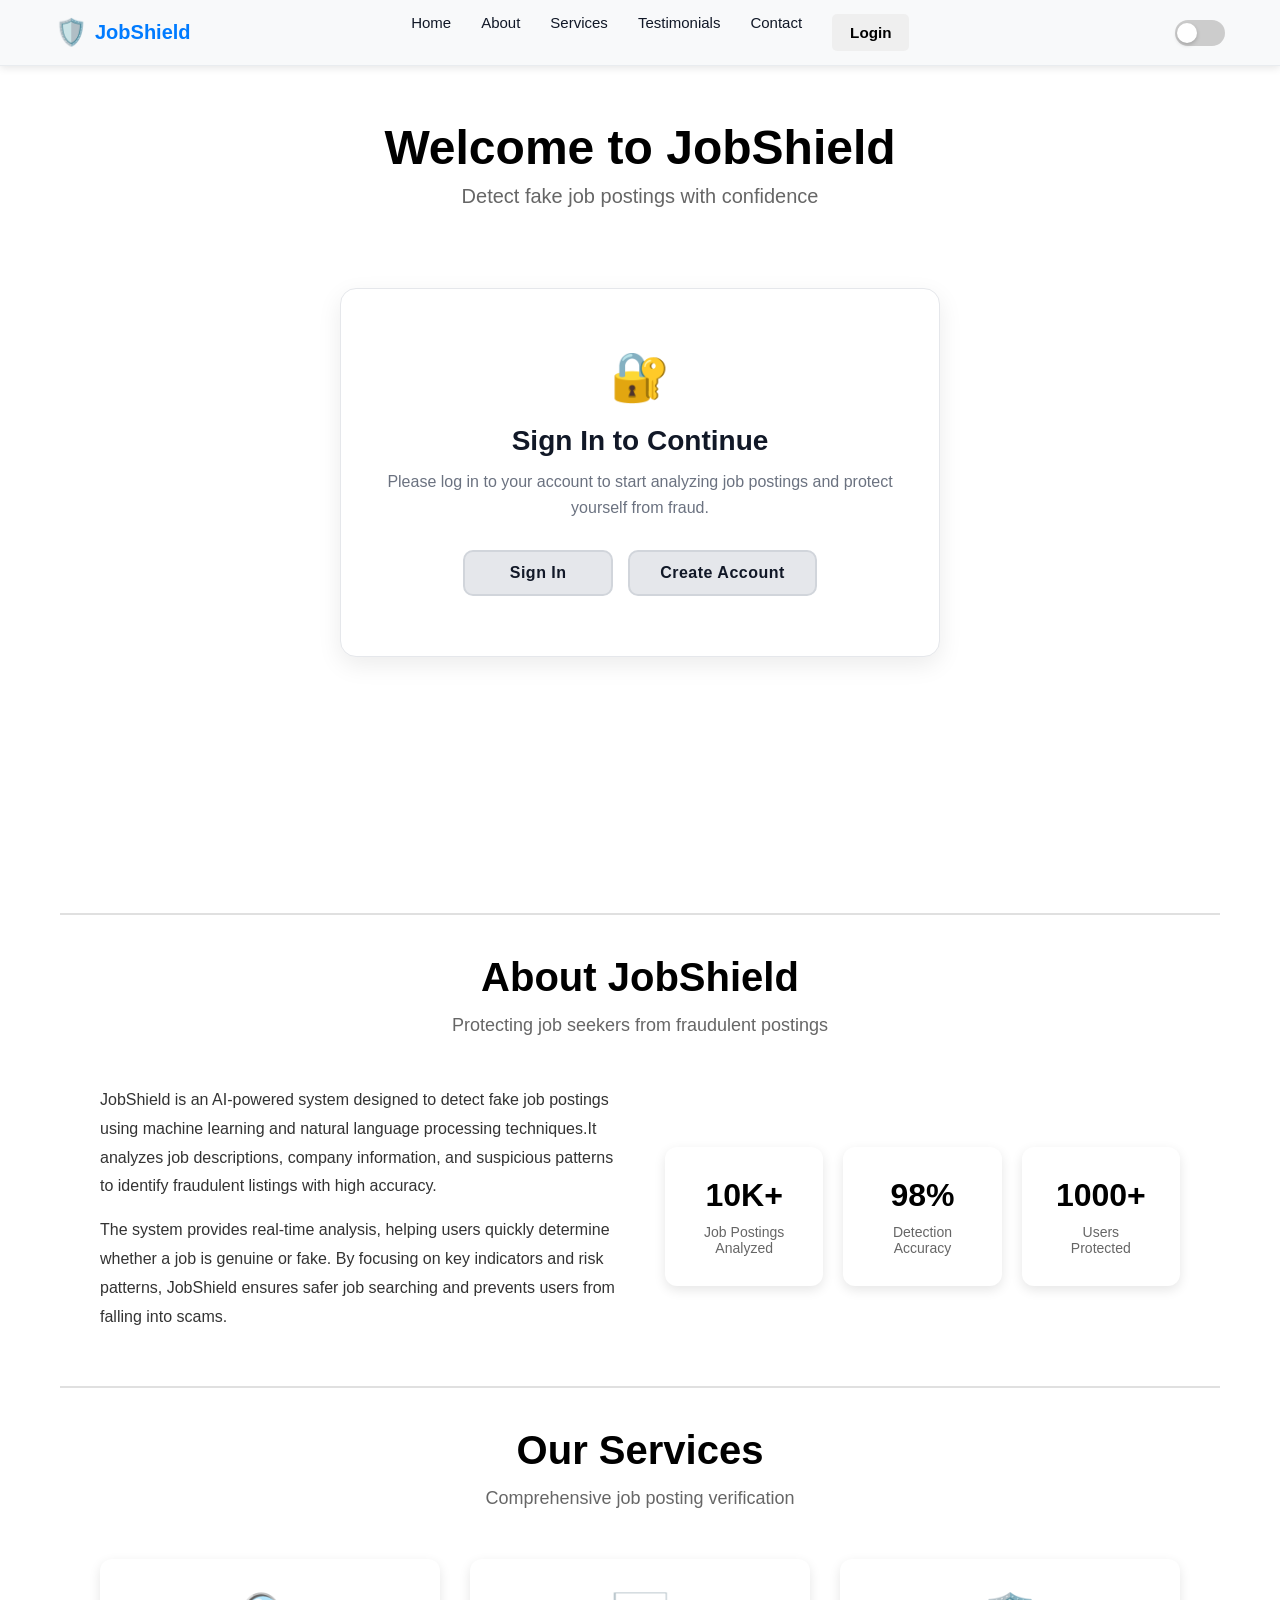
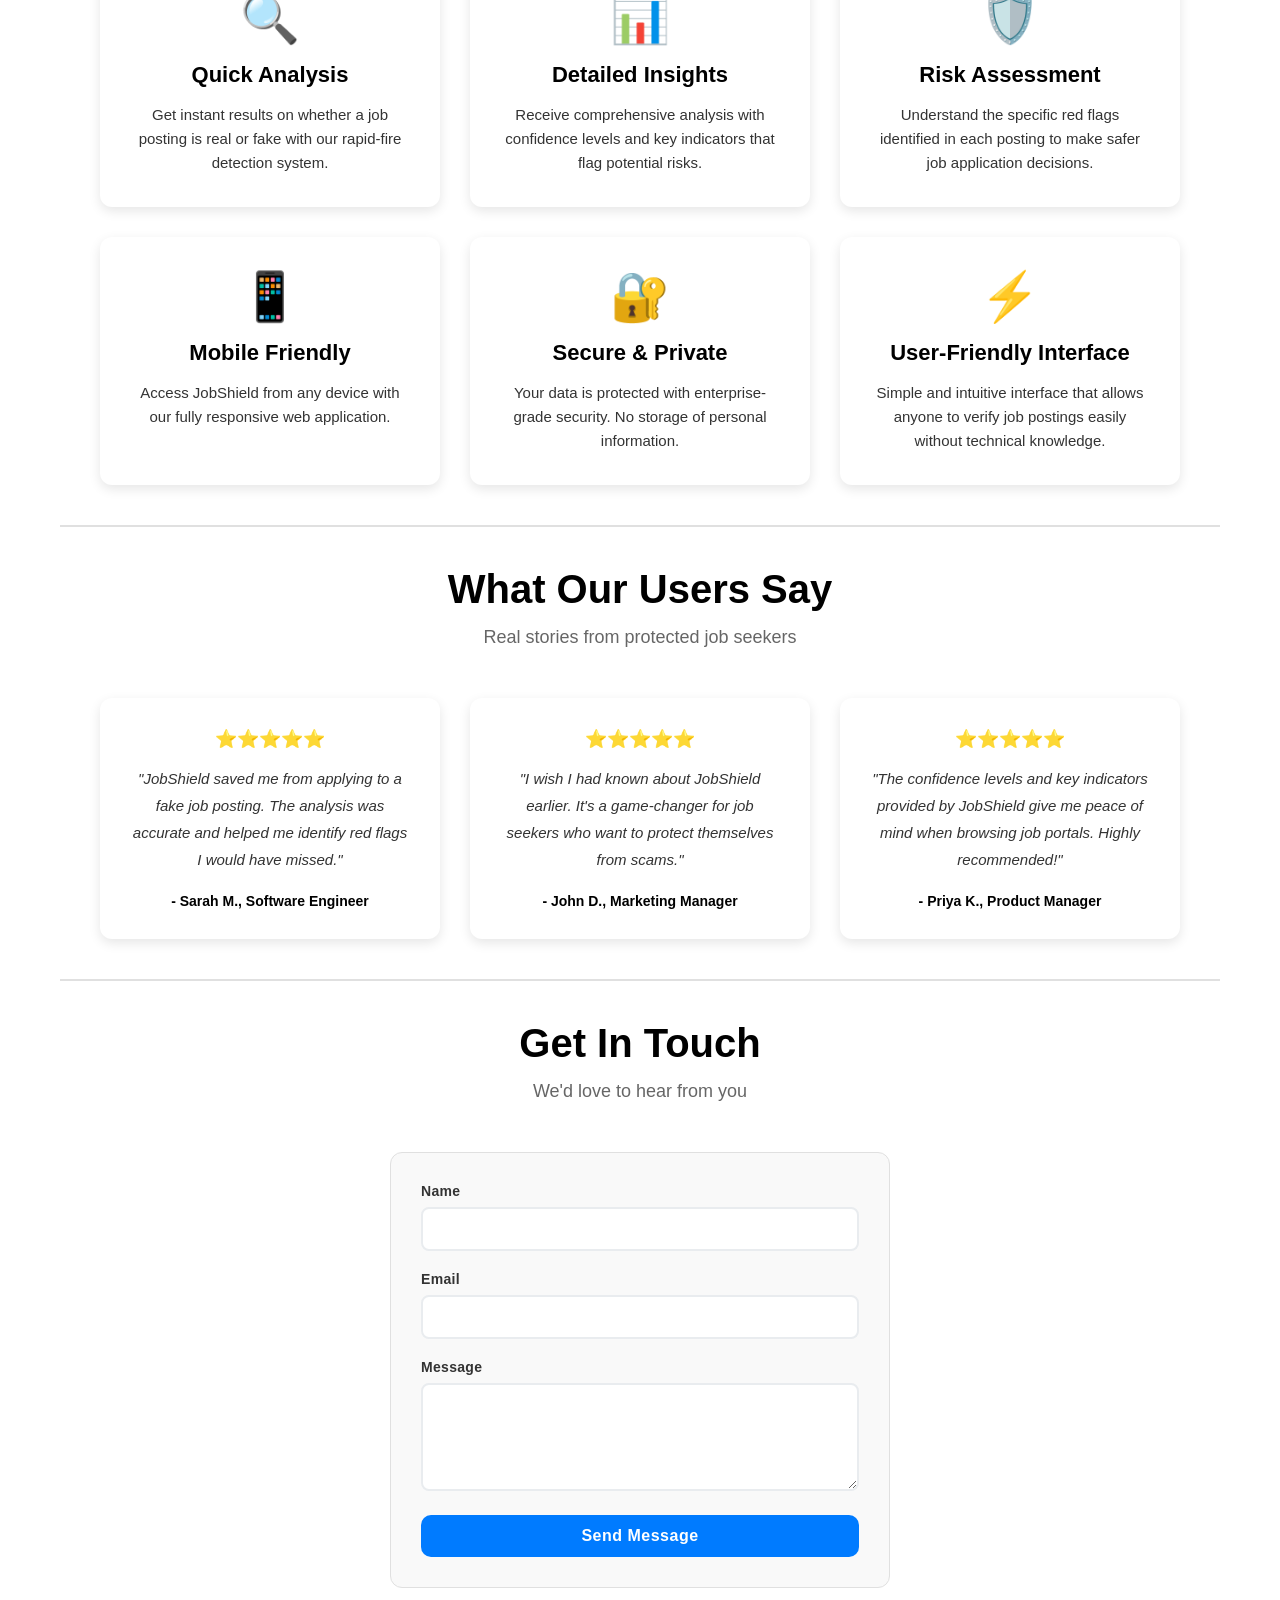
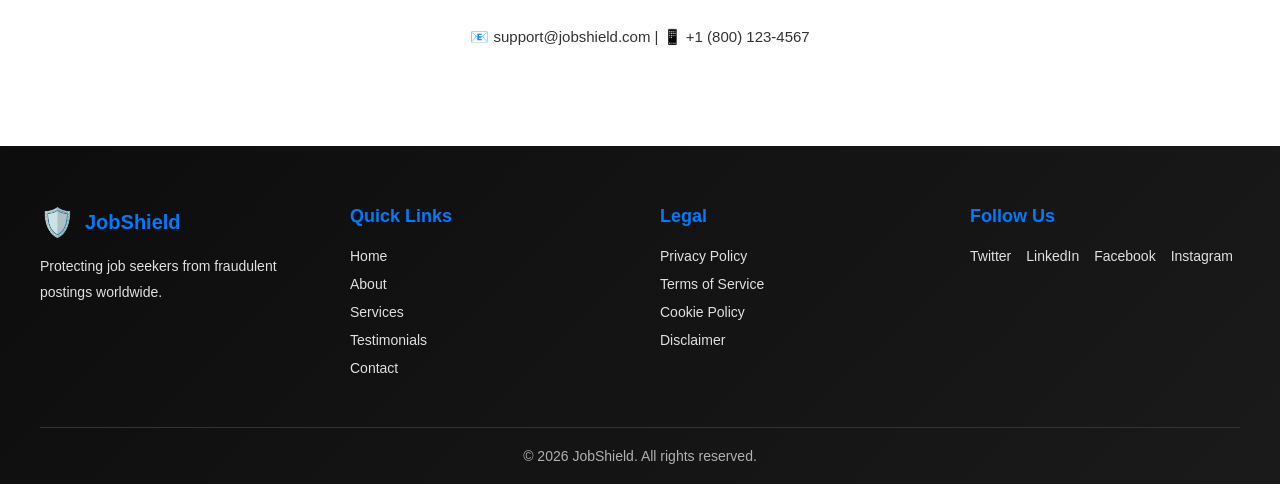
==== commit 25365cd7: "made improvements" ====
--- a/frontend/index.html
+++ b/frontend/index.html
@@ -67,7 +67,8 @@
                 <div class="login-required-content">
                     <div class="login-required-icon">🔐</div>
                     <h2>Sign In to Continue</h2>
-                    <p>Please log in to your account to start analyzing job postings and protect yourself from fraud.</p>
+                    <p>Please log in to your account to start analyzing job postings and protect yourself from fraud.
+                    </p>
                     <div class="login-required-buttons">
                         <a href="login.html" class="btn btn-secondary btn-lg">Sign In</a>
                         <a href="register.html" class="btn btn-secondary btn-lg">Create Account</a>
@@ -96,13 +97,14 @@
                     </div>
                     <div class="form-row">
                         <div class="form-group">
-                            <label for="location">Location *</label>
-                            <input type="text" id="location" class="form-input" placeholder="e.g., San Francisco, CA"
+                            <label for="experience">Experience *</label>
+                            <input type="text" id="experience" class="form-input" placeholder="e.g., 0-5 years"
                                 required>
                         </div>
                         <div class="form-group">
-                            <label for="salary">Salary</label>
-                            <input type="text" id="salary" class="form-input" placeholder="e.g., $80k - $120k/year">
+                            <label for="salary">Salary *</label>
+                            <input type="text" id="salary" class="form-input" placeholder="e.g., $80k - $120k/year"
+                                required>
                         </div>
                     </div>
 
@@ -158,12 +160,13 @@
                 <p class="section-subtitle">Protecting job seekers from fraudulent postings</p>
                 <div class="about-content">
                     <div class="about-text">
-                        <p>JobShield is an AI-powered platform designed to protect job seekers from fraudulent postings.
-                            We analyze language patterns, company details, and red flags to give you instant, accurate
-                            results.</p>
-                        <p>With real-time intelligent analysis, we deliver 95%+ accuracy through an intuitive interface
-                            that's completely free for all users. Our system focuses on what matters most—keeping you
-                            safe from scams.</p>
+                        <p>JobShield is an AI-powered system designed to detect fake job postings using machine learning
+                            and natural language processing techniques.It analyzes job descriptions, company
+                            information, and suspicious patterns to identify
+                            fraudulent listings with high accuracy.</p>
+                        <p>The system provides real-time analysis, helping users quickly determine whether a job is
+                            genuine or fake. By focusing on key indicators and risk patterns, JobShield ensures safer
+                            job searching and prevents users from falling into scams.</p>
                     </div>
                     <div class="about-stats">
                         <div class="stat-card">
@@ -171,7 +174,7 @@
                             <p>Job Postings Analyzed</p>
                         </div>
                         <div class="stat-card">
-                            <h3>95%</h3>
+                            <h3>98%</h3>
                             <p>Detection Accuracy</p>
                         </div>
                         <div class="stat-card">
@@ -220,8 +223,9 @@
                     </div>
                     <div class="service-card">
                         <div class="service-icon">⚡</div>
-                        <h3>Always Available</h3>
-                        <p>24/7 access to job posting verification without any downtime or limitations.</p>
+                        <h3>User-Friendly Interface</h3>
+                        <p>Simple and intuitive interface that allows anyone to verify job postings easily without
+                            technical knowledge.</p>
                     </div>
                 </div>
             </div>
@@ -389,7 +393,7 @@
     }
 
     // Close dropdown when clicking outside
-    document.addEventListener('click', function(event) {
+    document.addEventListener('click', function (event) {
         const userMenu = document.querySelector('.user-menu');
         const dropdown = document.getElementById('user-dropdown');
         if (userMenu && !userMenu.contains(event.target) && dropdown) {
@@ -474,7 +478,7 @@
         e.preventDefault();
         const title = document.getElementById('title').value.trim();
         const company = document.getElementById('company').value.trim();
-        const location = document.getElementById('location').value.trim();
+        const experience = document.getElementById('experience').value.trim();
         const salary = document.getElementById('salary').value.trim();
         const description = document.getElementById('description').value.trim();
         const requirements = document.getElementById('requirements').value.trim();
@@ -487,7 +491,7 @@
         analyzJobPosting({
             title,
             company,
-            location,
+            experience,
             salary,
             description,
             requirements
@@ -559,7 +563,7 @@
         resultSection.classList.add('hidden');
         document.getElementById('title').value = '';
         document.getElementById('company').value = '';
-        document.getElementById('location').value = '';
+        document.getElementById('experience').value = '';
         document.getElementById('salary').value = '';
         document.getElementById('description').value = '';
         document.getElementById('requirements').value = '';
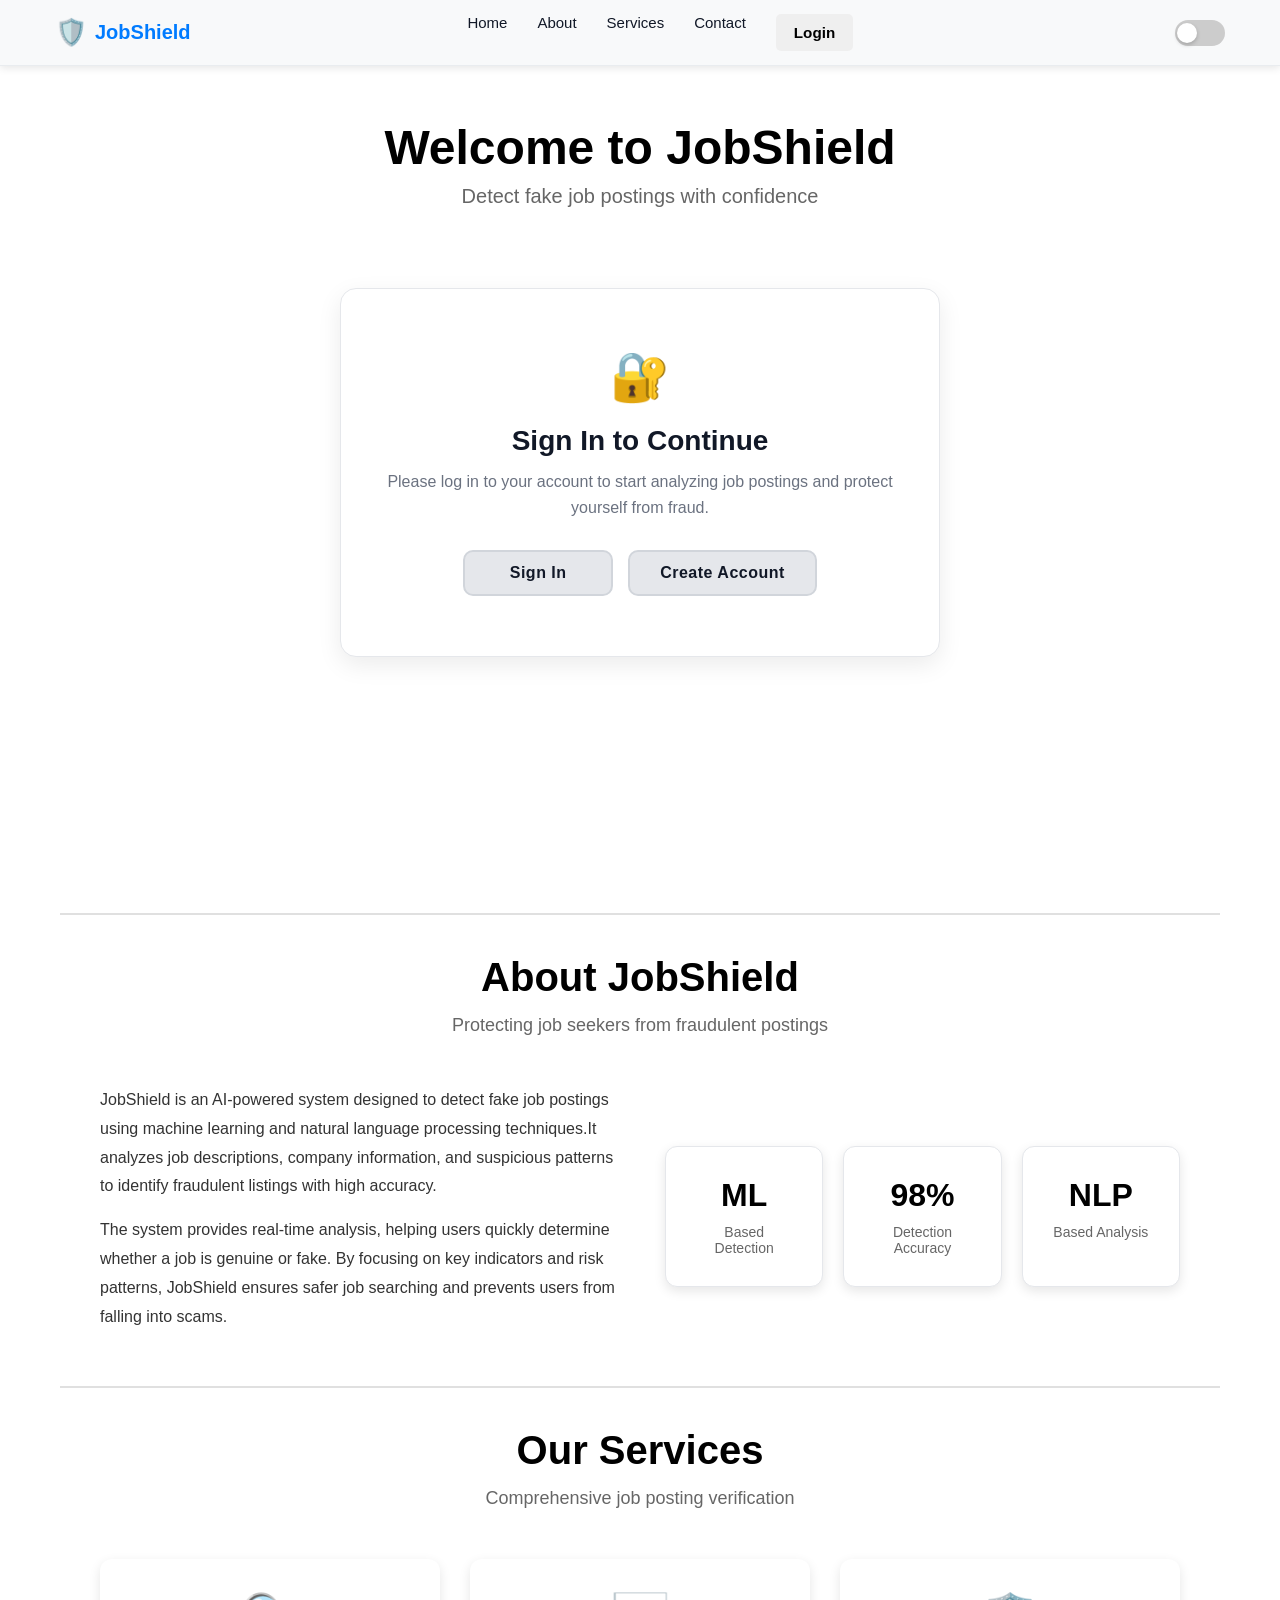
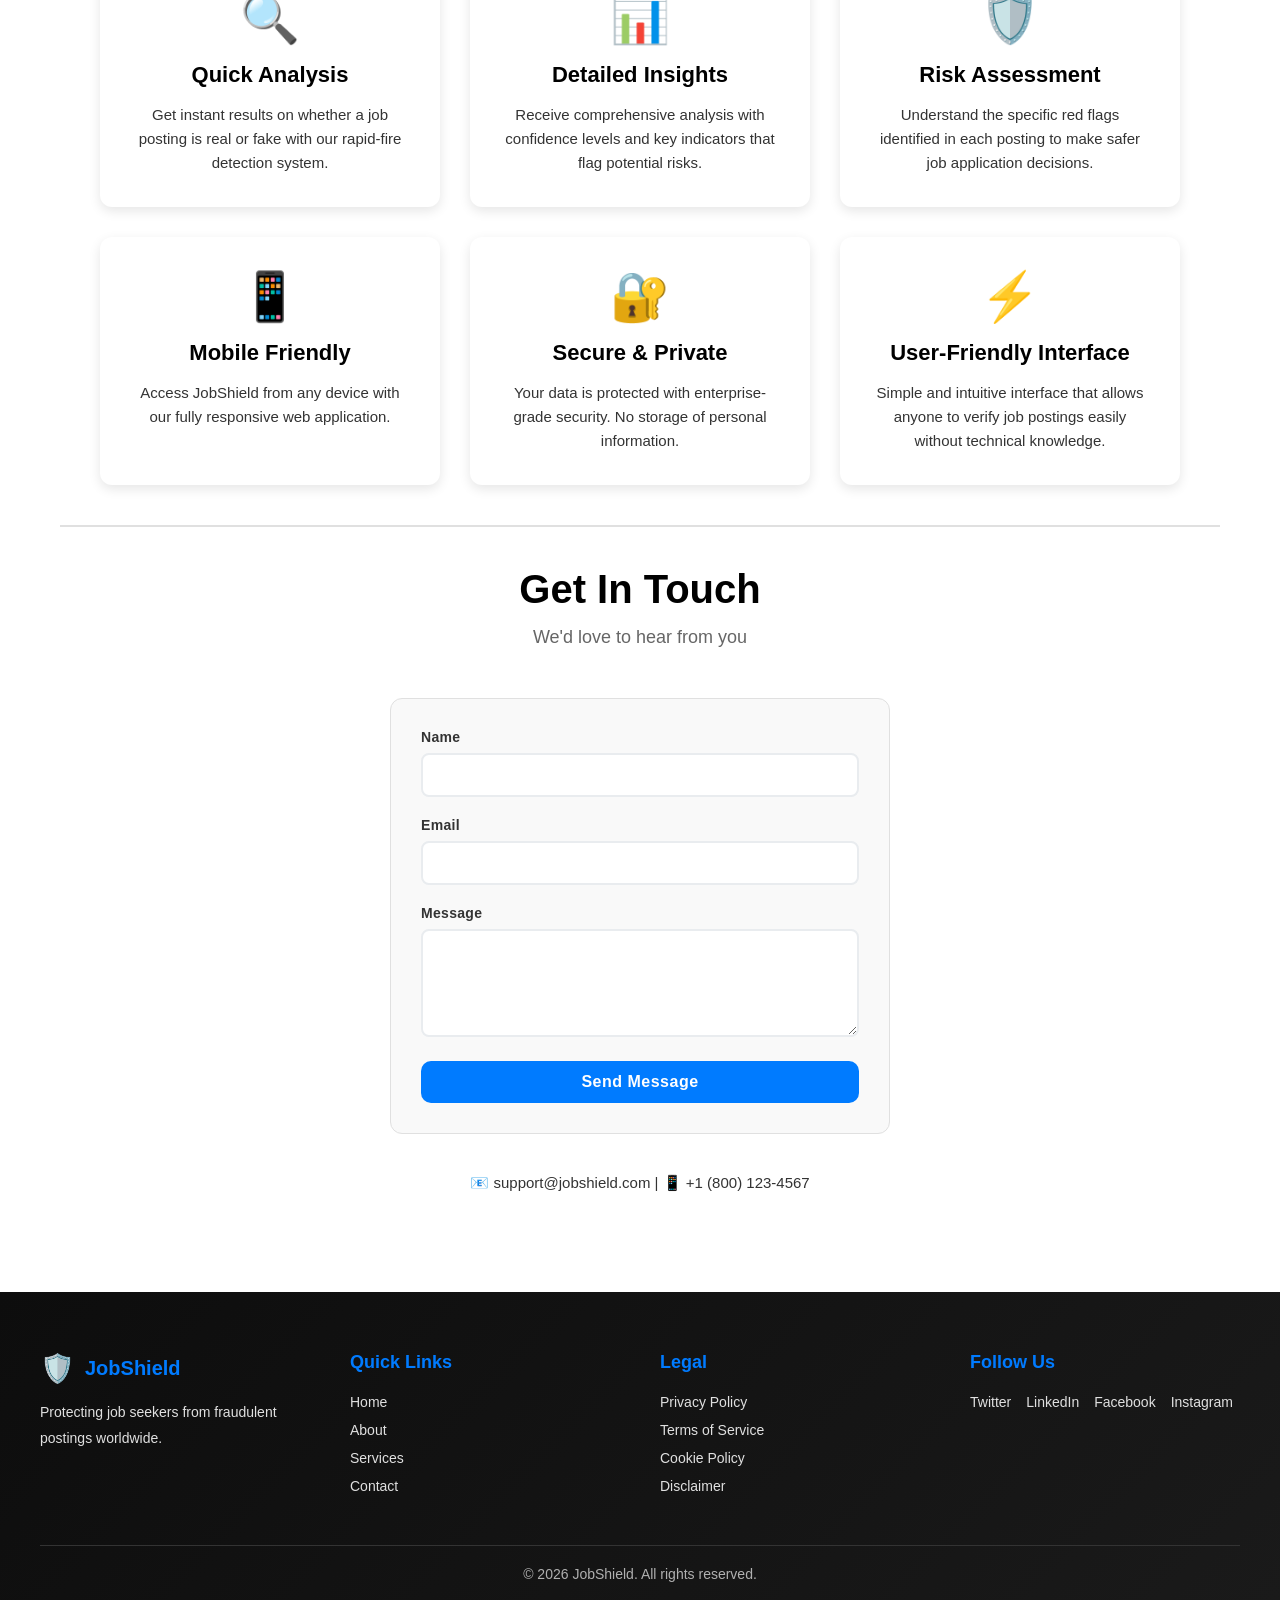
==== commit ccb1e333: "added profile" ====
--- a/frontend/index.html
+++ b/frontend/index.html
@@ -23,7 +23,6 @@
                 <li class="nav-item"><a href="#home" class="nav-link">Home</a></li>
                 <li class="nav-item"><a href="#about" class="nav-link">About</a></li>
                 <li class="nav-item"><a href="#services" class="nav-link">Services</a></li>
-                <li class="nav-item"><a href="#testimonials" class="nav-link">Testimonials</a></li>
                 <li class="nav-item"><a href="#contact" class="nav-link">Contact</a></li>
                 <li class="nav-item" id="auth-nav-item">
                     <button type="button" class="nav-button" onclick="window.location.href='login.html'">Login</button>
@@ -170,16 +169,16 @@
                     </div>
                     <div class="about-stats">
                         <div class="stat-card">
-                            <h3>10K+</h3>
-                            <p>Job Postings Analyzed</p>
+                            <h3>ML</h3>
+                            <p>Based Detection</p>
                         </div>
                         <div class="stat-card">
                             <h3>98%</h3>
                             <p>Detection Accuracy</p>
                         </div>
                         <div class="stat-card">
-                            <h3>1000+</h3>
-                            <p>Users Protected</p>
+                            <h3>NLP</h3>
+                            <p>Based Analysis</p>
                         </div>
                     </div>
                 </div>
@@ -232,7 +231,7 @@
         </section>
 
         <!-- Testimonials Section -->
-        <section id="testimonials" class="section testimonials-section">
+        <!--<section id="testimonials" class="section testimonials-section">
             <div class="container">
                 <h2>What Our Users Say</h2>
                 <p class="section-subtitle">Real stories from protected job seekers</p>
@@ -257,7 +256,7 @@
                     </div>
                 </div>
             </div>
-        </section>
+        </section>-->
 
         <!-- Contact Section -->
         <section id="contact" class="section contact-section">
@@ -305,7 +304,7 @@
                         <li><a href="#home">Home</a></li>
                         <li><a href="#about">About</a></li>
                         <li><a href="#services">Services</a></li>
-                        <li><a href="#testimonials">Testimonials</a></li>
+                        <!-- <li><a href="#testimonials">Testimonials</a></li>-->
                         <li><a href="#contact">Contact</a></li>
                     </ul>
                 </div>
@@ -334,240 +333,6 @@
         </div>
     </footer>
 </body>
-<script>
-    // Check if user is logged in on page load
-    function checkLoginStatus() {
-        const userName = localStorage.getItem('userName');
-        const authNavItem = document.getElementById('auth-nav-item');
-        const formSection = document.getElementById('form-section');
-        const loginRequiredSection = document.getElementById('login-required-section');
-
-        if (authNavItem) {
-            if (userName) {
-                // User is logged in - show user menu
-                authNavItem.innerHTML = `
-                    <div class="user-menu">
-                        <button class="user-button" onclick="toggleUserDropdown(event)">
-                            <span class="user-avatar">👤</span>
-                            <span class="user-name">${userName}</span>
-                            <span class="dropdown-arrow">▼</span>
-                        </button>
-                        <div class="user-dropdown" id="user-dropdown">
-                            <a href="#" class="dropdown-item">Profile</a>
-                            <a href="#" class="dropdown-item">Settings</a>
-                            <hr style="margin: 8px 0; border: none; border-top: 1px solid var(--input)">
-                            <button class="dropdown-item" onclick="logout()">Logout</button>
-                        </div>
-                    </div>
-                `;
-            } else {
-                // User is not logged in - show login button
-                authNavItem.innerHTML = `<button type="button" class="nav-button" onclick="window.location.href='login.html'">Login</button>`;
-            }
-        }
-
-        if (formSection && loginRequiredSection) {
-            if (userName) {
-                formSection.style.display = 'block';
-                loginRequiredSection.style.display = 'none';
-            } else {
-                formSection.style.display = 'none';
-                loginRequiredSection.style.display = 'block';
-            }
-        }
-    }
-
-    // Toggle user dropdown menu
-    function toggleUserDropdown(event) {
-        event.preventDefault();
-        const dropdown = document.getElementById('user-dropdown');
-        if (dropdown) {
-            dropdown.style.display = dropdown.style.display === 'block' ? 'none' : 'block';
-        }
-    }
-
-    // Logout function
-    function logout() {
-        localStorage.removeItem('userName');
-        window.location.href = 'index.html';
-    }
-
-    // Close dropdown when clicking outside
-    document.addEventListener('click', function (event) {
-        const userMenu = document.querySelector('.user-menu');
-        const dropdown = document.getElementById('user-dropdown');
-        if (userMenu && !userMenu.contains(event.target) && dropdown) {
-            dropdown.style.display = 'none';
-        }
-    });
-
-    // Call checkLoginStatus on page load
-    if (document.readyState === 'loading') {
-        document.addEventListener('DOMContentLoaded', checkLoginStatus);
-    } else {
-        checkLoginStatus();
-    }
-
-    // Dark Mode Toggle
-    const darkModeCheckbox = document.getElementById('darkmode-checkbox');
-    const darkModeCheckboxMenu = document.getElementById('darkmode-checkbox-menu');
-    const hamburgerMenu = document.getElementById('hamburger-menu');
-    const navMenu = document.getElementById('nav-menu');
-    const navLinks = document.querySelectorAll('.nav-link');
-    const body = document.body;
-
-    // Load dark mode preference from localStorage
-    const isDarkMode = localStorage.getItem('darkMode') === 'true';
-    if (isDarkMode) {
-        body.classList.add('dark-mode');
-        darkModeCheckbox.checked = true;
-        darkModeCheckboxMenu.checked = true;
-    }
-
-    // Toggle dark mode
-    darkModeCheckbox.addEventListener('change', function () {
-        body.classList.toggle('dark-mode');
-        darkModeCheckboxMenu.checked = this.checked;
-        localStorage.setItem('darkMode', body.classList.contains('dark-mode'));
-    });
-
-    // Sync menu checkbox with navbar checkbox
-    darkModeCheckboxMenu.addEventListener('change', function () {
-        body.classList.toggle('dark-mode');
-        darkModeCheckbox.checked = this.checked;
-        localStorage.setItem('darkMode', body.classList.contains('dark-mode'));
-        // Close menu after toggle
-        hamburgerMenu.classList.remove('active');
-        navMenu.classList.remove('active');
-    });
-
-    // Hamburger Menu Toggle
-    hamburgerMenu.addEventListener('click', function () {
-        hamburgerMenu.classList.toggle('active');
-        navMenu.classList.toggle('active');
-    });
-
-    // Close menu when a nav link is clicked
-    navLinks.forEach(link => {
-        link.addEventListener('click', function () {
-            hamburgerMenu.classList.remove('active');
-            navMenu.classList.remove('active');
-        });
-    });
-
-    // Close menu when clicking outside
-    document.addEventListener('click', function (event) {
-        const isClickInsideNav = document.querySelector('.navbar').contains(event.target);
-        if (!isClickInsideNav && navMenu.classList.contains('active')) {
-            hamburgerMenu.classList.remove('active');
-            navMenu.classList.remove('active');
-        }
-    });
-
-    // Prediction Form Handler
-    const predictionForm = document.getElementById('prediction-form');
-    const resultSection = document.getElementById('result-section');
-    const closeResultBtn = document.getElementById('close-result-btn');
-    const statusBadge = document.getElementById('status-badge');
-    const statusText = document.getElementById('status-text');
-    const progressFill = document.getElementById('progress-fill');
-    const probabilityValue = document.getElementById('probability-value');
-    const keywordsList = document.getElementById('keywords-list');
-
-    predictionForm.addEventListener('submit', function (e) {
-        e.preventDefault();
-        const title = document.getElementById('title').value.trim();
-        const company = document.getElementById('company').value.trim();
-        const experience = document.getElementById('experience').value.trim();
-        const salary = document.getElementById('salary').value.trim();
-        const description = document.getElementById('description').value.trim();
-        const requirements = document.getElementById('requirements').value.trim();
-
-        if (!title || !company || !description) {
-            alert("Please fill all required fields");
-            return;
-        }
-
-        analyzJobPosting({
-            title,
-            company,
-            experience,
-            salary,
-            description,
-            requirements
-        });
-    });
-
-    function analyzJobPosting(data) {
-
-        fetch('http://127.0.0.1:5000/predict', {
-            method: 'POST',
-            headers: {
-                'Content-Type': 'application/json'
-            },
-            body: JSON.stringify(data)
-        })
-            .then(response => response.json())
-            .then(data => {
-                if (data.message) {
-                    alert(data.message);
-                    return;
-                }
-                if (data.prediction === "INVALID INPUT" || data.prediction === "UNCERTAIN") {
-                    alert(data.message || "Could not analyze. Please provide more details.");
-                    return;
-                }
-                displayResults({
-                    prediction: data.prediction,
-                    probability: Math.round(data.probability),
-                    keywords: data.keywords
-                });
-            })
-            .catch(error => {
-                console.error('Error:', error);
-                alert('Server error. Make sure backend is running.');
-            });
-
-    }
-
-    function displayResults(result) {
-        // Update status badge
-        const isReal = result.prediction === 'REAL';
-        const isFake = result.prediction === 'FAKE';
-        statusBadge.className = 'status-badge ' + (isReal ? 'real' : isFake ? 'fake' : 'uncertain');
-        statusText.textContent = isReal ? '✓ REAL JOB' : isFake ? '✗ FAKE JOB' : '⚠ UNCERTAIN';
-
-        // Update probability
-        const probability = result.probability || 0;
-        progressFill.style.width = probability + '%';
-        probabilityValue.textContent = probability + '%';
-
-        // Update keywords
-        keywordsList.innerHTML = '';
-        if (result.keywords && Array.isArray(result.keywords)) {
-            result.keywords.forEach(keyword => {
-                const badge = document.createElement('span');
-                badge.className = 'keyword-badge ' + keyword.type;
-                badge.textContent = '• ' + keyword.word;
-                keywordsList.appendChild(badge);
-            });
-        }
-
-        // Show result section
-        resultSection.classList.remove('hidden');
-        resultSection.scrollIntoView({ behavior: 'smooth', block: 'nearest' });
-    }
-
-    // Close result and reset form
-    closeResultBtn.addEventListener('click', function () {
-        resultSection.classList.add('hidden');
-        document.getElementById('title').value = '';
-        document.getElementById('company').value = '';
-        document.getElementById('experience').value = '';
-        document.getElementById('salary').value = '';
-        document.getElementById('description').value = '';
-        document.getElementById('requirements').value = '';
-    });
-</script>
+<script src="script.js"></script>
 
 </html>
--- a/frontend/style.css
+++ b/frontend/style.css
@@ -677,6 +677,103 @@
 .auth-card h1 { font-size: 1.5rem; font-weight: 700; color: var(--foreground); }
 .auth-card .subtitle { color: var(--muted-foreground); margin-top: 4px; }
 
+/* Message Notification */
+.message-notification {
+    position: fixed;
+    top: 50%;
+    left: 50%;
+    transform: translate(-50%, -50%) scale(0.9);
+    display: none;
+    padding: 20px 28px;
+    border-radius: 16px;
+    margin: 0;
+    font-size: 1rem;
+    font-weight: 500;
+    text-align: center;
+    opacity: 0;
+    transition: all 0.4s cubic-bezier(0.16, 1, 0.3, 1);
+    z-index: 10000;
+    min-width: 320px;
+    max-width: 550px;
+    box-shadow: 0 20px 60px rgba(0, 0, 0, 0.3);
+    border: none;
+    backdrop-filter: blur(10px);
+    font-family: 'Segoe UI', Tahoma, Geneva, Verdana, sans-serif;
+    letter-spacing: 0.3px;
+}
+
+.message-notification.show {
+    display: block;
+    opacity: 1;
+    transform: translate(-50%, -50%) scale(1);
+}
+
+.message-notification.success {
+    background: linear-gradient(135deg, #10b981 0%, #059669 100%);
+    color: #ffffff;
+    border: 1px solid rgba(255, 255, 255, 0.2);
+}
+
+.message-notification.success::before {
+    content: '✓';
+    display: inline-block;
+    width: 24px;
+    height: 24px;
+    margin-right: 10px;
+    font-weight: bold;
+    font-size: 1.2rem;
+    vertical-align: middle;
+    animation: successCheck 0.6s cubic-bezier(0.16, 1, 0.3, 1);
+}
+
+.message-notification.error {
+    background: linear-gradient(135deg, #ef4444 0%, #dc2626 100%);
+    color: #ffffff;
+    border: 1px solid rgba(255, 255, 255, 0.2);
+}
+
+.message-notification.error::before {
+    content: '⚠';
+    display: inline-block;
+    width: 24px;
+    height: 24px;
+    margin-right: 10px;
+    font-weight: bold;
+    font-size: 1.2rem;
+    vertical-align: middle;
+    animation: errorShake 0.5s cubic-bezier(0.68, -0.55, 0.265, 1.55);
+}
+
+@keyframes successCheck {
+    0% {
+        transform: scale(0) rotate(-45deg);
+        opacity: 0;
+    }
+    50% {
+        transform: scale(1.2);
+    }
+    100% {
+        transform: scale(1) rotate(0);
+        opacity: 1;
+    }
+}
+
+@keyframes errorShake {
+    0%, 100% {
+        transform: translateX(0);
+    }
+    10%, 30%, 50%, 70%, 90% {
+        transform: translateX(-5px);
+    }
+    20%, 40%, 60%, 80% {
+        transform: translateX(5px);
+    }
+}
+
+body.dark-mode .message-notification {
+    box-shadow: 0 20px 60px rgba(0, 0, 0, 0.5);
+}
+
 
 
 /* Input Container */
@@ -951,6 +1048,341 @@
     text-align: right;
 }
 
+/* Keyword Badges */
+.keywords-section {
+    margin-top: 30px;
+    text-align: left;
+}
+
+.keywords-section h3 {
+    font-size: 18px;
+    font-weight: 600;
+    color: var(--foreground);
+    margin-bottom: 15px;
+}
+
+.keywords-list {
+    display: flex;
+    flex-wrap: wrap;
+    gap: 10px;
+}
+
+.keyword-badge {
+    display: inline-block;
+    padding: 8px 14px;
+    border-radius: 20px;
+    font-size: 13px;
+    font-weight: 600;
+    white-space: nowrap;
+}
+
+.keyword-badge.fake {
+    background-color: rgba(239, 68, 68, 0.15);
+    color: #dc2626;
+    border: 1px solid rgba(239, 68, 68, 0.3);
+}
+
+.keyword-badge.real {
+    background-color: rgba(34, 197, 94, 0.15);
+    color: #16a34a;
+    border: 1px solid rgba(34, 197, 94, 0.3);
+}
+
+body.dark-mode .keyword-badge.fake {
+    background-color: rgba(239, 68, 68, 0.2);
+    border-color: rgba(239, 68, 68, 0.4);
+}
+
+body.dark-mode .keyword-badge.real {
+    background-color: rgba(34, 197, 94, 0.2);
+    border-color: rgba(34, 197, 94, 0.4);
+}
+
+/* Profile Page Styles */
+.profile-section {
+    min-height: calc(100vh - 65px);
+    padding: 40px 20px;
+}
+
+.profile-container {
+    max-width: 1000px;
+    margin: 0 auto;
+}
+
+.profile-header {
+    display: flex;
+    align-items: center;
+    gap: 30px;
+    background: var(--card);
+    border: 1px solid var(--card-border);
+    border-radius: 16px;
+    padding: 40px;
+    margin-bottom: 40px;
+    box-shadow: 0 4px 20px rgba(0, 0, 0, 0.08);
+}
+
+body.dark-mode .profile-header {
+    background: var(--card);
+    border-color: var(--card-border);
+    box-shadow: 0 4px 20px rgba(0, 0, 0, 0.3);
+}
+
+.profile-avatar {
+    font-size: 80px;
+    line-height: 1;
+    min-width: 100px;
+    text-align: center;
+}
+
+.profile-info {
+    flex: 1;
+    text-align: left;
+}
+
+.profile-info h1 {
+    font-size: 32px;
+    font-weight: 700;
+    color: var(--foreground);
+    margin-bottom: 8px;
+}
+
+.profile-info p {
+    font-size: 16px;
+    color: var(--muted-foreground);
+    margin: 0;
+}
+
+/* Profile Stats */
+.profile-stats {
+    display: grid;
+    grid-template-columns: repeat(auto-fit, minmax(200px, 1fr));
+    gap: 20px;
+    margin-bottom: 40px;
+}
+
+.stat-card {
+    background: var(--card);
+    border: 1px solid var(--card-border);
+    border-radius: 12px;
+    padding: 25px;
+    text-align: center;
+    box-shadow: 0 2px 8px rgba(0, 0, 0, 0.05);
+    transition: all 0.3s ease;
+}
+
+body.dark-mode .stat-card {
+    background: var(--card);
+    border-color: var(--card-border);
+    box-shadow: 0 2px 8px rgba(0, 0, 0, 0.2);
+}
+
+.stat-card:hover {
+    transform: translateY(-5px);
+    box-shadow: 0 8px 16px rgba(0, 0, 0, 0.1);
+}
+
+body.dark-mode .stat-card:hover {
+    box-shadow: 0 8px 16px rgba(0, 0, 0, 0.3);
+}
+
+.stat-value {
+    font-size: 36px;
+    font-weight: 700;
+    color: var(--primary-color);
+    margin-bottom: 8px;
+}
+
+.stat-label {
+    font-size: 14px;
+    font-weight: 600;
+    color: var(--muted-foreground);
+    text-transform: uppercase;
+    letter-spacing: 0.5px;
+}
+
+/* Recent Analyses Section */
+.recent-section {
+    background: var(--card);
+    border: 1px solid var(--card-border);
+    border-radius: 16px;
+    padding: 30px;
+    box-shadow: 0 4px 20px rgba(0, 0, 0, 0.08);
+}
+
+body.dark-mode .recent-section {
+    background: var(--card);
+    border-color: var(--card-border);
+    box-shadow: 0 4px 20px rgba(0, 0, 0, 0.3);
+}
+
+.recent-section h2 {
+    font-size: 24px;
+    font-weight: 700;
+    color: var(--foreground);
+    margin-bottom: 25px;
+}
+
+.analyses-list {
+    display: flex;
+    flex-direction: column;
+    gap: 15px;
+}
+
+.analyses-loading {
+    text-align: center;
+    padding: 40px;
+    color: var(--muted-foreground);
+    font-size: 16px;
+}
+
+.analysis-item {
+    background: var(--background);
+    border: 1px solid var(--input);
+    border-radius: 12px;
+    padding: 20px;
+    display: flex;
+    justify-content: space-between;
+    align-items: center;
+    transition: all 0.3s ease;
+}
+
+body.dark-mode .analysis-item {
+    background: #1a1a2e;
+    border-color: var(--input);
+}
+
+.analysis-item:hover {
+    border-color: var(--primary-color);
+    box-shadow: 0 4px 12px rgba(96, 165, 250, 0.1);
+}
+
+.analysis-content {
+    flex: 1;
+}
+
+.analysis-title {
+    font-size: 16px;
+    font-weight: 600;
+    color: var(--foreground);
+    margin-bottom: 4px;
+}
+
+.analysis-company {
+    font-size: 14px;
+    color: var(--muted-foreground);
+    margin-bottom: 8px;
+}
+
+.analysis-meta {
+    font-size: 12px;
+    color: var(--muted-foreground);
+}
+
+.analysis-result {
+    display: flex;
+    align-items: center;
+    gap: 15px;
+    margin-left: 20px;
+}
+
+.result-badge {
+    padding: 8px 16px;
+    border-radius: 8px;
+    font-weight: 600;
+    font-size: 14px;
+    white-space: nowrap;
+}
+
+.result-badge.fake {
+    background: rgba(239, 68, 68, 0.15);
+    color: #dc2626;
+    border: 1px solid rgba(239, 68, 68, 0.3);
+}
+
+.result-badge.real {
+    background: rgba(34, 197, 94, 0.15);
+    color: #16a34a;
+    border: 1px solid rgba(34, 197, 94, 0.3);
+}
+
+.result-badge.uncertain {
+    background: rgba(168, 85, 247, 0.15);
+    color: #a855f7;
+    border: 1px solid rgba(168, 85, 247, 0.3);
+}
+
+body.dark-mode .result-badge.fake {
+    background: rgba(239, 68, 68, 0.2);
+    color: #fca5a5;
+}
+
+body.dark-mode .result-badge.real {
+    background: rgba(34, 197, 94, 0.2);
+    color: #86efac;
+}
+
+body.dark-mode .result-badge.uncertain {
+    background: rgba(168, 85, 247, 0.2);
+    color: #d8b4fe;
+}
+
+.confidence-badge {
+    font-size: 13px;
+    font-weight: 600;
+    color: var(--muted-foreground);
+}
+
+.no-analyses-message {
+    text-align: center;
+    padding: 60px 20px;
+    color: var(--muted-foreground);
+}
+
+.no-analyses-message .icon {
+    font-size: 48px;
+    margin-bottom: 16px;
+}
+
+.no-analyses-message p {
+    font-size: 16px;
+    margin-bottom: 20px;
+}
+
+@media (max-width: 768px) {
+    .profile-header {
+        flex-direction: column;
+        text-align: center;
+        padding: 30px;
+    }
+
+    .profile-info {
+        text-align: center;
+    }
+
+    .profile-info h1 {
+        font-size: 24px;
+    }
+
+    .profile-stats {
+        grid-template-columns: 1fr;
+    }
+
+    .analysis-item {
+        flex-direction: column;
+        align-items: flex-start;
+    }
+
+    .analysis-result {
+        margin-left: 0;
+        margin-top: 15px;
+        width: 100%;
+    }
+
+    .recent-section {
+        padding: 20px;
+    }
+}
+
 /* Keywords Section */
 .keywords-section {
     margin-bottom: 30px;
